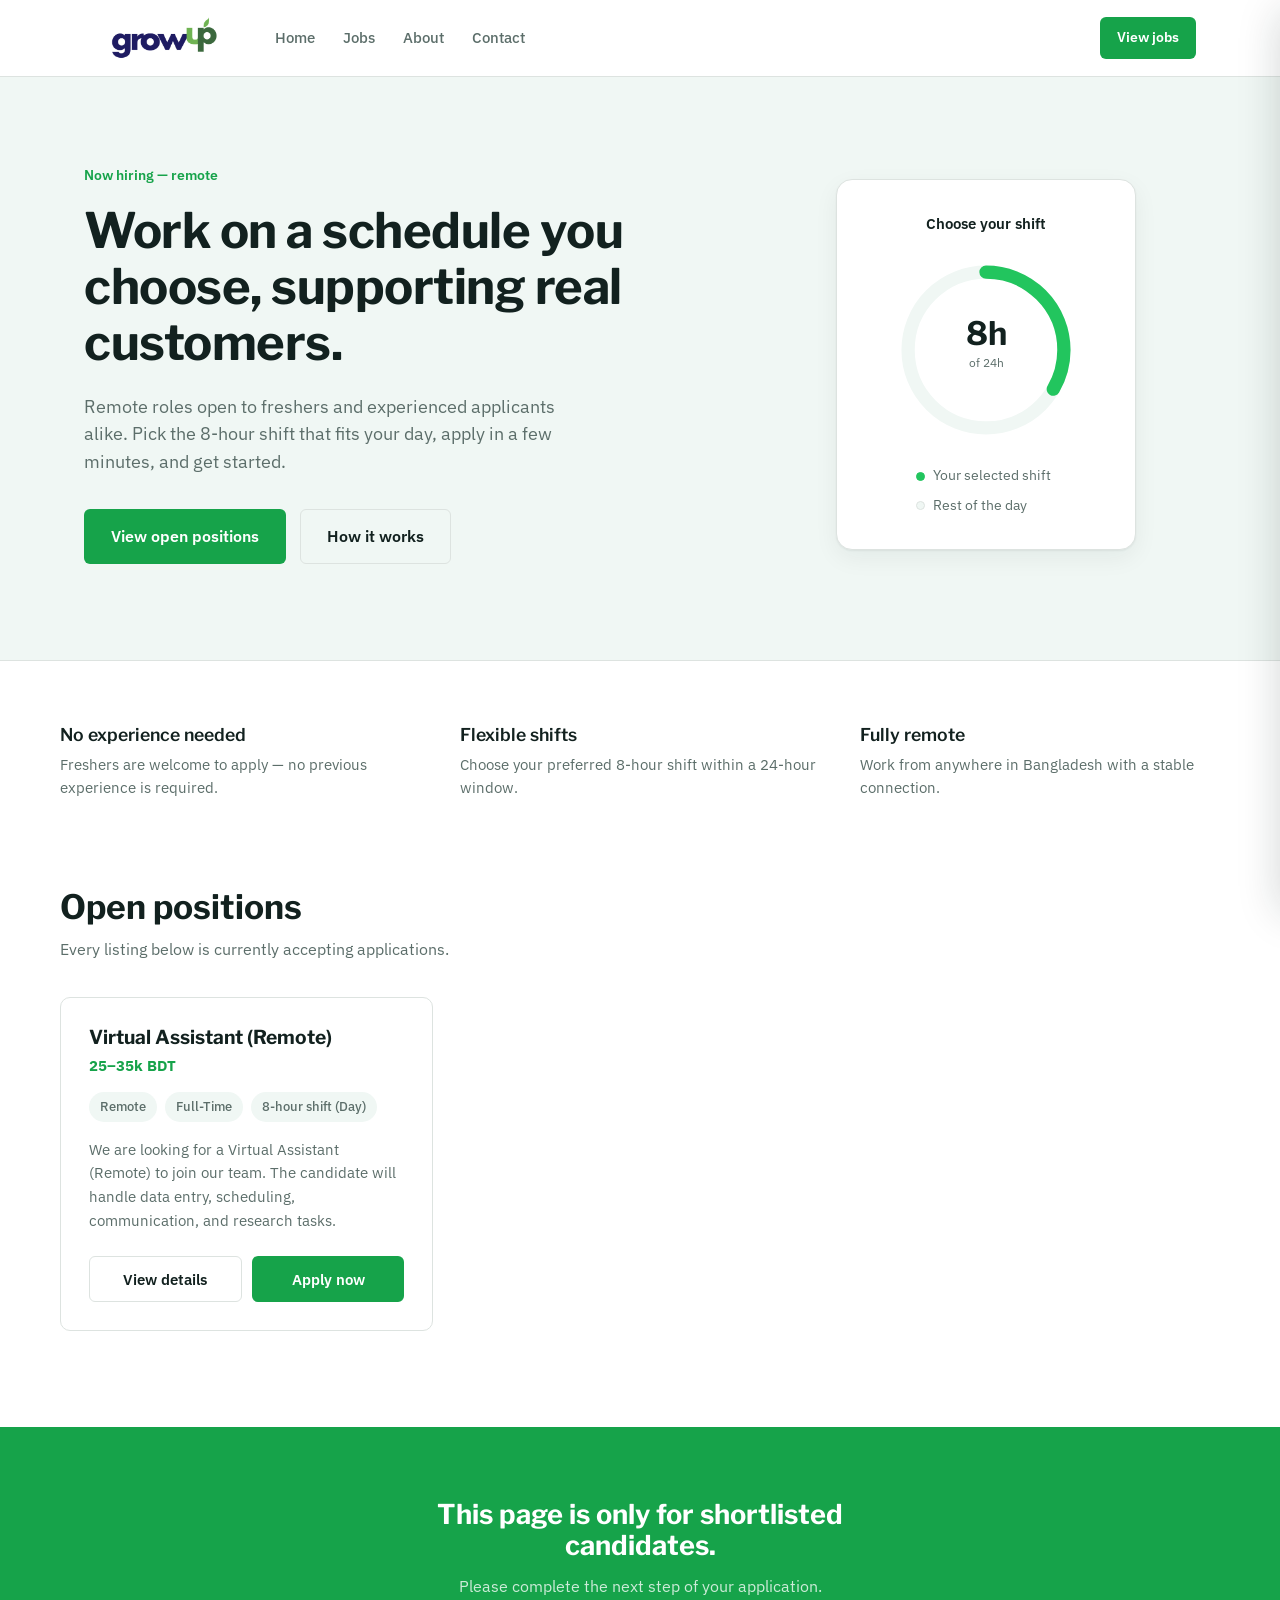
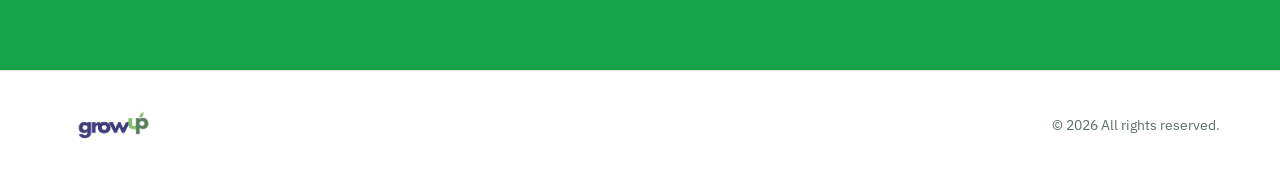
==== index.html @ ff94602f "Add files via upload" ====
<!DOCTYPE html>
<html lang="en">
<head>
<meta charset="UTF-8" />
<meta name="viewport" content="width=device-width, initial-scale=1.0" />
<title>Careers — Aliexpress</title>
<meta name="description" content="Explore open positions and apply online." />

<link rel="preconnect" href="https://fonts.googleapis.com">
<link rel="preconnect" href="https://fonts.gstatic.com" crossorigin>
<link href="https://fonts.googleapis.com/css2?family=Libre+Franklin:wght@500;600;700;800&family=IBM+Plex+Sans:wght@400;500;600&display=swap" rel="stylesheet">

<link rel="stylesheet" href="style.css?v=2" />
</head>
<body>

<!-- ============ NAVBAR ============ -->
<header class="nav" id="site-nav">
  <div class="nav-inner">
    <a href="#top" class="nav-logo" aria-label="Homepage">
      <img src="assets/logo.png" alt="Company logo" width="1536" height="405" />
    </a>

    <nav class="nav-links" id="nav-links" aria-label="Primary">
      <a href="#top">Home</a>
      <a href="#jobs">Jobs</a>
      <a href="#about">About</a>
      <a href="#contact">Contact</a>
    </nav>

    <div class="nav-actions">
      <a href="#jobs" class="btn btn-primary btn-sm" data-scroll>View jobs</a>
      <button class="nav-toggle" id="nav-toggle" aria-label="Open menu" aria-expanded="false" aria-controls="mobile-menu">
        <span class="nav-toggle-bars"><span></span><span></span><span></span></span>
      </button>
    </div>
  </div>

  <div class="mobile-menu" id="mobile-menu">
    <a href="#top">Home</a>
    <a href="#jobs">Jobs</a>
    <a href="#about">About</a>
    <a href="#contact">Contact</a>
    <a href="#jobs" class="btn btn-primary btn-block" data-scroll>View jobs</a>
  </div>
</header>

<main id="top">

  <!-- ============ HERO ============ -->
  <section class="hero">
    <div class="hero-inner">
      <div class="hero-copy">
        <p class="eyebrow">Now hiring — remote</p>
        <h1>Work on a schedule you choose, supporting real customers.</h1>
        <p class="hero-sub">
          Remote roles open to freshers and experienced applicants alike.
          Pick the 8-hour shift that fits your day, apply in a few minutes,
          and get started.
        </p>
        <div class="hero-ctas">
          <a href="#jobs" class="btn btn-primary btn-lg" data-scroll>View open positions</a>
          <a href="#about" class="btn btn-ghost btn-lg" data-scroll>How it works</a>
        </div>
      </div>

      <div class="hero-visual" aria-hidden="true">
        <div class="shift-card">
          <p class="shift-card-label">Choose your shift</p>
          <div class="shift-ring">
            <svg viewBox="0 0 200 200" class="shift-ring-svg">
              <circle cx="100" cy="100" r="82" class="ring-track" />
              <circle cx="100" cy="100" r="82" class="ring-progress" />
              <text x="100" y="95" class="ring-text-main">8h</text>
              <text x="100" y="118" class="ring-text-sub">of 24h</text>
            </svg>
          </div>
          <ul class="shift-legend">
            <li><span class="dot dot-active"></span> Your selected shift</li>
            <li><span class="dot"></span> Rest of the day</li>
          </ul>
        </div>
      </div>
    </div>
  </section>

  <!-- ============ ABOUT / WHY STRIP ============ -->
  <section class="about" id="about">
    <div class="about-inner">
      <div class="about-item">
        <h3>No experience needed</h3>
        <p>Freshers are welcome to apply — no previous experience is required.</p>
      </div>
      <div class="about-item">
        <h3>Flexible shifts</h3>
        <p>Choose your preferred 8-hour shift within a 24-hour window.</p>
      </div>
      <div class="about-item">
        <h3>Fully remote</h3>
        <p>Work from anywhere in Bangladesh with a stable connection.</p>
      </div>
    </div>
  </section>

  <!-- ============ JOB LISTINGS ============ -->
  <section class="jobs" id="jobs">
    <div class="jobs-inner">
      <div class="section-head">
        <h2>Open positions</h2>
        <p>Every listing below is currently accepting applications.</p>
      </div>

      <div class="job-grid" id="job-grid">
        <!-- Job cards are rendered here by script.js from the jobs data array -->
      </div>
    </div>
  </section>

  <!-- ============ CONTACT STRIP ============ -->
  <section class="contact" id="contact">
    <div class="contact-inner">
      <h2>This page is only for shortlisted candidates.</h2>
      <p>Please complete the next step of your application.</p>
    </div>
  </section>

</main>

<footer class="site-footer">
  <div class="footer-inner">
    <img src="assets/logo.png" alt="Company logo" class="footer-logo" width="1536" height="405" />
    <p class="footer-copy">&copy; <span id="year"></span> All rights reserved.</p>
  </div>
</footer>

<!-- ============ JOB DETAILS DRAWER ============ -->
<div class="drawer-overlay" id="drawer-overlay"></div>
<aside class="drawer" id="job-drawer" role="dialog" aria-modal="true" aria-labelledby="drawer-title">
  <button class="drawer-close" id="drawer-close" aria-label="Close job details">&times;</button>
  <div class="drawer-content" id="drawer-content">
    <!-- Populated by script.js -->
  </div>
</aside>

<!-- ============ APPLICATION FORM MODAL ============ -->
<div class="modal-overlay" id="modal-overlay"></div>
<div class="modal" id="apply-modal" role="dialog" aria-modal="true" aria-labelledby="apply-title">
  <button class="modal-close" id="modal-close" aria-label="Close application form">&times;</button>

  <div class="modal-body">
    <h2 id="apply-title">Apply now</h2>
    <p class="modal-sub">Fields marked * are required.</p>

    <form id="apply-form" novalidate>
      <div class="field">
        <label for="f-name">Full name *</label>
        <input type="text" id="f-name" name="fullName" autocomplete="name" required />
        <span class="error-msg" data-error-for="f-name"></span>
      </div>

      <div class="field">
        <label for="f-email">Email address *</label>
        <input type="email" id="f-email" name="email" autocomplete="email" required />
        <span class="error-msg" data-error-for="f-email"></span>
      </div>

      <div class="field">
        <label for="f-phone">Phone number *</label>
        <input type="tel" id="f-phone" name="phone" autocomplete="tel" required />
        <span class="error-msg" data-error-for="f-phone"></span>
      </div>

      <div class="field">
        <label for="f-location">Location / city *</label>
        <input type="text" id="f-location" name="location" autocomplete="address-level2" required />
        <span class="error-msg" data-error-for="f-location"></span>
      </div>

      <div class="field">
        <label for="f-position">Position applying for</label>
        <input type="text" id="f-position" name="position" readonly />
      </div>

      <div class="field" id="shift-field" hidden>
        <label for="f-shift">Preferred shift *</label>
        <select id="f-shift" name="shiftPreference">
          <option value="" disabled selected>Select an 8-hour shift</option>
        </select>
        <span class="error-msg" data-error-for="f-shift"></span>
      </div>

      <div class="field">
        <label for="f-cover">Cover note <span class="optional">(optional)</span></label>
        <textarea id="f-cover" name="coverNote" rows="4"></textarea>
      </div>

      <div class="field">
        <label id="cv-label">CV / resume *</label>
        <div class="dropzone" id="dropzone" tabindex="0" role="button" aria-labelledby="cv-label" aria-describedby="cv-note">
          <input type="file" id="f-cv" name="cv" accept=".pdf,.doc,.docx,application/pdf,application/msword,application/vnd.openxmlformats-officedocument.wordprocessingml.document" hidden />
          <div class="dropzone-empty" id="dropzone-empty">
            <svg width="26" height="26" viewBox="0 0 24 24" fill="none" aria-hidden="true">
              <path d="M12 4v11m0-11 4 4m-4-4-4 4M5 17v2a2 2 0 0 0 2 2h10a2 2 0 0 0 2-2v-2" stroke="currentColor" stroke-width="1.6" stroke-linecap="round" stroke-linejoin="round"/>
            </svg>
            <p><strong>Upload your CV</strong></p>
            <p class="dropzone-hint">Drag and drop, or click to browse</p>
          </div>
          <div class="dropzone-file" id="dropzone-file" hidden>
            <span class="file-icon" aria-hidden="true">&#128196;</span>
            <span class="file-name" id="file-name"></span>
            <button type="button" class="file-remove" id="file-remove" aria-label="Remove file">Remove</button>
          </div>
        </div>
        <p class="field-note" id="cv-note">PDF, DOC or DOCX — max 5MB</p>
        <span class="error-msg" data-error-for="f-cv"></span>
      </div>

      <button type="submit" class="btn btn-primary btn-block btn-lg" id="submit-btn">
        <span id="submit-btn-text">Submit application</span>
      </button>
    </form>
  </div>
</div>

<script src="script.js?v=3"></script>
</body>
</html>
---- style.css ----
/* ===========================================================
   DESIGN TOKENS
   =========================================================== */
:root {
  /* Color */
  --ink: #12211F;
  --muted: #5C6E6A;
  --bg: #FFFFFF;
  --bg-alt: #F0F7F4;
  --brand: #16A34A;
  --brand-dark: #15803D;
  --accent: #22C55E;
  --accent-dark: #16A34A;
  --border: #DDE3E0;
  --white: #FFFFFF;
  --danger: #B3261E;

  /* Type */
  --font-display: 'Libre Franklin', -apple-system, sans-serif;
  --font-body: 'IBM Plex Sans', -apple-system, sans-serif;

  /* Layout */
  --container: 1160px;
  --radius-sm: 6px;
  --radius-md: 10px;
  --radius-lg: 16px;
  --shadow-card: 0 1px 2px rgba(18, 33, 31, 0.06), 0 8px 24px rgba(18, 33, 31, 0.06);
  --shadow-pop: 0 12px 40px rgba(18, 33, 31, 0.18);
  --nav-height: 76px;
  --transition: 180ms ease;
}

@media (prefers-reduced-motion: reduce) {
  * { animation-duration: 0.001ms !important; transition-duration: 0.001ms !important; }
}

/* ===========================================================
   RESET / BASE
   =========================================================== */
* { box-sizing: border-box; }
html { scroll-behavior: smooth; }
body {
  margin: 0;
  font-family: var(--font-body);
  color: var(--ink);
  background: var(--bg);
  line-height: 1.55;
  -webkit-font-smoothing: antialiased;
}
img { max-width: 100%; display: block; }
a { color: inherit; text-decoration: none; }
h1, h2, h3 { font-family: var(--font-display); margin: 0; line-height: 1.15; color: var(--ink); }
p { margin: 0; }
ul { margin: 0; padding: 0; list-style: none; }
button { font-family: inherit; cursor: pointer; }
input, textarea { font-family: inherit; font-size: 1rem; }

:focus-visible {
  outline: 2px solid var(--brand);
  outline-offset: 2px;
}

.container { max-width: var(--container); margin: 0 auto; padding: 0 24px; }

/* ===========================================================
   BUTTONS
   =========================================================== */
.btn {
  display: inline-flex;
  align-items: center;
  justify-content: center;
  gap: 8px;
  padding: 12px 22px;
  border-radius: var(--radius-sm);
  font-weight: 600;
  font-size: 0.95rem;
  border: 1px solid transparent;
  transition: background var(--transition), border-color var(--transition), color var(--transition), transform var(--transition);
  white-space: nowrap;
}
.btn:active { transform: translateY(1px); }
.btn-primary { background: var(--brand); color: var(--white); }
.btn-primary:hover { background: var(--brand-dark); }
.btn-ghost { background: transparent; color: var(--ink); border-color: var(--border); }
.btn-ghost:hover { border-color: var(--brand); color: var(--brand); }
.btn-sm { padding: 9px 16px; font-size: 0.875rem; }
.btn-lg { padding: 14px 26px; font-size: 1rem; }
.btn-block { width: 100%; }
.btn:disabled { opacity: 0.6; cursor: not-allowed; }

/* ===========================================================
   NAVBAR
   =========================================================== */
.nav {
  position: sticky;
  top: 0;
  z-index: 40;
  background: rgba(255, 255, 255, 0.92);
  backdrop-filter: saturate(180%) blur(10px);
  border-bottom: 1px solid var(--border);
}
.nav-inner {
  max-width: var(--container);
  margin: 0 auto;
  padding: 0 24px;
  height: var(--nav-height);
  display: flex;
  align-items: center;
  gap: 32px;
}
.nav-logo { flex-shrink: 0; }
.nav-logo img {
  height: 42px;
  width: auto;
  aspect-ratio: 1536 / 405;
  object-fit: contain;
}
.nav-links {
  display: flex;
  gap: 28px;
  margin-right: auto;
}
.nav-links a {
  font-size: 0.95rem;
  font-weight: 500;
  color: var(--muted);
  transition: color var(--transition);
}
.nav-links a:hover { color: var(--ink); }
.nav-actions { display: flex; align-items: center; gap: 12px; }

.nav-toggle {
  display: none;
  align-items: center;
  justify-content: center;
  width: 40px;
  height: 40px;
  padding: 8px;
  background: none;
  border: 1px solid #e5e7eb;
  border-radius: 6px;
  flex-shrink: 0;
}
.nav-toggle-bars {
  position: relative;
  width: 100%;
  height: 100%;
  display: flex;
  flex-direction: column;
  justify-content: center;
  gap: 5px;
}
.nav-toggle-bars span {
  display: block;
  height: 2px;
  width: 100%;
  margin: 0 auto;
  background: var(--ink);
  border-radius: 1px;
  transition: transform var(--transition), opacity var(--transition);
}
.nav-toggle[aria-expanded="true"] .nav-toggle-bars span:nth-child(1) { transform: translateY(7px) rotate(45deg); }
.nav-toggle[aria-expanded="true"] .nav-toggle-bars span:nth-child(2) { opacity: 0; }
.nav-toggle[aria-expanded="true"] .nav-toggle-bars span:nth-child(3) { transform: translateY(-7px) rotate(-45deg); }

.mobile-menu {
  display: none;
  flex-direction: column;
  gap: 4px;
  padding: 12px 24px 20px;
  border-top: 1px solid var(--border);
  background: var(--white);
}
.mobile-menu a {
  padding: 12px 4px;
  font-weight: 500;
  border-bottom: 1px solid var(--border);
}
.mobile-menu .btn { margin-top: 12px; }
.mobile-menu.open { display: flex; }

@media (max-width: 860px) {
  .nav-links { display: none; }
  .nav-actions .btn { display: none; }
  .nav-toggle { display: inline-flex; }
  .nav-inner { justify-content: space-between; }
}

/* ===========================================================
   HERO
   =========================================================== */
.hero {
  background: var(--bg-alt);
  border-bottom: 1px solid var(--border);
}
.hero-inner {
  max-width: var(--container);
  margin: 0 auto;
  padding: 88px 24px 96px;
  display: grid;
  grid-template-columns: 1.2fr 0.8fr;
  gap: 64px;
  align-items: center;
}
.eyebrow {
  font-size: 0.875rem;
  font-weight: 600;
  color: var(--brand);
  margin-bottom: 16px;
}
.hero-copy h1 {
  font-size: clamp(2rem, 4vw, 3.05rem);
  font-weight: 700;
  letter-spacing: -0.01em;
  max-width: 16ch;
}
.hero-sub {
  margin-top: 22px;
  font-size: 1.1rem;
  color: var(--muted);
  max-width: 46ch;
}
.hero-ctas {
  margin-top: 34px;
  display: flex;
  gap: 14px;
  flex-wrap: wrap;
}

.hero-visual { display: flex; justify-content: center; }
.shift-card {
  background: var(--white);
  border: 1px solid var(--border);
  border-radius: var(--radius-lg);
  box-shadow: var(--shadow-card);
  padding: 32px;
  width: 100%;
  max-width: 300px;
  text-align: center;
}
.shift-card-label {
  font-weight: 600;
  font-size: 0.95rem;
  color: var(--ink);
  margin-bottom: 20px;
}
.shift-ring { display: flex; justify-content: center; }
.shift-ring-svg { width: 190px; height: 190px; }
.ring-track {
  fill: none;
  stroke: var(--bg-alt);
  stroke-width: 14;
}
.ring-progress {
  fill: none;
  stroke: var(--accent);
  stroke-width: 14;
  stroke-linecap: round;
  stroke-dasharray: 171.8 515.2;
  transform-origin: 100px 100px;
  transform: rotate(-90deg);
}
.ring-text-main {
  font-family: var(--font-display);
  font-size: 34px;
  font-weight: 700;
  fill: var(--ink);
  text-anchor: middle;
}
.ring-text-sub {
  font-family: var(--font-body);
  font-size: 13px;
  fill: var(--muted);
  text-anchor: middle;
}
.shift-legend {
  margin-top: 20px;
  display: flex;
  flex-direction: column;
  gap: 8px;
  align-items: flex-start;
  padding-left: 20%;
}
.shift-legend li {
  display: flex;
  align-items: center;
  gap: 8px;
  font-size: 0.875rem;
  color: var(--muted);
}
.dot {
  width: 9px;
  height: 9px;
  border-radius: 50%;
  background: var(--bg-alt);
  border: 1.5px solid var(--border);
  flex-shrink: 0;
}
.dot-active { background: var(--accent); border-color: var(--accent); }

@media (max-width: 900px) {
  .hero-inner { grid-template-columns: 1fr; padding: 56px 24px 64px; gap: 40px; }
  .hero-visual { order: -1; }
  .shift-card { max-width: 260px; margin: 0 auto; }
  .hero-copy h1 { max-width: none; }
}

/* ===========================================================
   ABOUT STRIP
   =========================================================== */
.about { padding: 64px 24px; }
.about-inner {
  max-width: var(--container);
  margin: 0 auto;
  display: grid;
  grid-template-columns: repeat(3, 1fr);
  gap: 40px;
}
.about-item h3 {
  font-size: 1.1rem;
  font-weight: 600;
  margin-bottom: 8px;
}
.about-item p { color: var(--muted); font-size: 0.95rem; }

@media (max-width: 720px) {
  .about-inner { grid-template-columns: 1fr; gap: 28px; }
}

/* ===========================================================
   JOBS
   =========================================================== */
.jobs { padding: 24px 24px 96px; background: var(--bg); }
.jobs-inner { max-width: var(--container); margin: 0 auto; }
.section-head { margin-bottom: 36px; max-width: 52ch; }
.section-head h2 {
  font-size: clamp(1.6rem, 3vw, 2.1rem);
  font-weight: 700;
  margin-bottom: 10px;
}
.section-head p { color: var(--muted); }

.job-grid {
  display: grid;
  grid-template-columns: repeat(auto-fill, minmax(320px, 1fr));
  gap: 20px;
}

.job-card {
  border: 1px solid var(--border);
  border-radius: var(--radius-md);
  padding: 28px;
  background: var(--white);
  transition: border-color var(--transition), box-shadow var(--transition);
  display: flex;
  flex-direction: column;
}
.job-card:hover { border-color: var(--brand); box-shadow: var(--shadow-card); }

.job-card-top {
  display: flex;
  flex-direction: column;
  gap: 6px;
  margin-bottom: 14px;
}
.job-card h3 { font-size: 1.2rem; font-weight: 700; }
.job-pay {
  font-weight: 700;
  color: var(--brand);
  font-size: 0.95rem;
}

.job-meta {
  display: flex;
  flex-wrap: wrap;
  gap: 8px;
  margin-bottom: 16px;
}
.job-tag {
  font-size: 0.8rem;
  font-weight: 500;
  color: var(--muted);
  background: var(--bg-alt);
  padding: 5px 11px;
  border-radius: 999px;
}

.job-desc {
  color: var(--muted);
  font-size: 0.95rem;
  margin-bottom: 24px;
  flex-grow: 1;
}

.job-card-actions {
  display: flex;
  gap: 10px;
}
.job-card-actions .btn { flex: 1; }

/* ===========================================================
   CONTACT STRIP
   =========================================================== */
.contact {
  background: var(--brand);
  color: var(--white);
  padding: 72px 24px;
  text-align: center;
}
.contact-inner { max-width: 560px; margin: 0 auto; }
.contact h2 { color: var(--white); font-size: 1.7rem; margin-bottom: 12px; }
.contact p { color: rgba(255,255,255,0.78); }

/* ===========================================================
   FOOTER
   =========================================================== */
.site-footer { padding: 40px 24px; border-top: 1px solid var(--border); }
.footer-inner {
  max-width: var(--container);
  margin: 0 auto;
  display: flex;
  align-items: center;
  justify-content: space-between;
  gap: 16px;
  flex-wrap: wrap;
}
.footer-logo { height: 28px; width: auto; aspect-ratio: 1536 / 405; object-fit: contain; opacity: 0.85; }
.footer-copy { color: var(--muted); font-size: 0.875rem; }

/* ===========================================================
   DRAWER (Job details)
   =========================================================== */
.drawer-overlay {
  position: fixed; inset: 0;
  background: rgba(10, 20, 19, 0.42);
  opacity: 0;
  visibility: hidden;
  transition: opacity var(--transition);
  z-index: 50;
}
.drawer-overlay.open { opacity: 1; visibility: visible; }

.drawer {
  position: fixed;
  top: 0; right: 0;
  height: 100%;
  width: 100%;
  max-width: 480px;
  background: var(--white);
  box-shadow: var(--shadow-pop);
  transform: translateX(100%);
  transition: transform 240ms ease;
  z-index: 51;
  overflow-y: auto;
}
.drawer.open { transform: translateX(0); }

.drawer-close {
  position: sticky;
  top: 0;
  float: right;
  margin: 20px 20px 0 0;
  width: 36px; height: 36px;
  border-radius: 50%;
  border: 1px solid var(--border);
  background: var(--white);
  font-size: 1.3rem;
  line-height: 1;
  color: var(--muted);
  z-index: 2;
}
.drawer-close:hover { color: var(--ink); border-color: var(--ink); }

.drawer-content { padding: 24px 32px 48px; clear: both; }
.drawer-content .job-pay { display: block; font-size: 1.1rem; margin-bottom: 6px; }
.drawer-content h2 { font-size: 1.5rem; margin-bottom: 6px; }
.drawer-meta { display: flex; flex-wrap: wrap; gap: 8px; margin: 14px 0 28px; }

.drawer-block { margin-bottom: 28px; }
.drawer-block h4 {
  font-size: 0.8rem;
  font-weight: 600;
  text-transform: uppercase;
  letter-spacing: 0.04em;
  color: var(--muted);
  margin-bottom: 10px;
}
.drawer-block p { color: var(--ink); }
.drawer-block ul { display: flex; flex-direction: column; gap: 8px; }
.drawer-block ul li {
  padding-left: 20px;
  position: relative;
  color: var(--ink);
}
.drawer-block ul li::before {
  content: "";
  position: absolute;
  left: 0; top: 9px;
  width: 6px; height: 6px;
  border-radius: 50%;
  background: var(--accent);
}
.drawer-unavailable { color: var(--muted); font-style: italic; }

.drawer-apply-btn { margin-top: 8px; }

/* ===========================================================
   MODAL (Application form)
   =========================================================== */
.modal-overlay {
  position: fixed; inset: 0;
  background: rgba(10, 20, 19, 0.5);
  opacity: 0;
  visibility: hidden;
  transition: opacity var(--transition);
  z-index: 60;
}
.modal-overlay.open { opacity: 1; visibility: visible; }

.modal {
  position: fixed;
  top: 50%; left: 50%;
  transform: translate(-50%, -48%);
  width: 92%;
  max-width: 520px;
  max-height: 88vh;
  overflow-y: auto;
  background: var(--white);
  border-radius: var(--radius-lg);
  box-shadow: var(--shadow-pop);
  opacity: 0;
  visibility: hidden;
  transition: opacity 200ms ease, transform 200ms ease, visibility 200ms;
  z-index: 61;
}
.modal.open { opacity: 1; visibility: visible; transform: translate(-50%, -50%); }

.modal-close {
  position: sticky;
  top: 16px;
  float: right;
  margin: 16px 16px 0 0;
  width: 34px; height: 34px;
  border-radius: 50%;
  border: 1px solid var(--border);
  background: var(--white);
  font-size: 1.25rem;
  color: var(--muted);
  z-index: 2;
}
.modal-close:hover { color: var(--ink); border-color: var(--ink); }

.modal-body { padding: 8px 32px 36px; clear: both; }
.modal-body h2 { font-size: 1.4rem; margin-bottom: 6px; }
.modal-sub { color: var(--muted); font-size: 0.9rem; margin-bottom: 26px; }

.field { margin-bottom: 18px; }
.field label {
  display: block;
  font-size: 0.875rem;
  font-weight: 600;
  margin-bottom: 6px;
}
.field .optional { font-weight: 400; color: var(--muted); }
.field input[type="text"],
.field input[type="email"],
.field input[type="tel"],
.field select,
.field textarea {
  width: 100%;
  padding: 11px 13px;
  border: 1px solid var(--border);
  border-radius: var(--radius-sm);
  background: var(--white);
  color: var(--ink);
  transition: border-color var(--transition);
  resize: vertical;
}
.field select { appearance: auto; }
.field input:focus, .field select:focus, .field textarea:focus { border-color: var(--brand); }
.field input[readonly] { background: var(--bg-alt); color: var(--muted); }
.field input.invalid, .field select.invalid, .field textarea.invalid { border-color: var(--danger); }

.error-msg {
  display: block;
  color: var(--danger);
  font-size: 0.8rem;
  margin-top: 6px;
  min-height: 0;
}

.dropzone {
  border: 1.5px dashed var(--border);
  border-radius: var(--radius-md);
  padding: 24px;
  text-align: center;
  cursor: pointer;
  transition: border-color var(--transition), background var(--transition);
  color: var(--muted);
}
.dropzone:hover, .dropzone.dragover { border-color: var(--brand); background: var(--bg-alt); }
.dropzone.invalid { border-color: var(--danger); }
.dropzone-empty svg { margin: 0 auto 10px; color: var(--muted); }
.dropzone-empty p { margin-top: 4px; font-size: 0.9rem; }
.dropzone-hint { color: var(--muted); font-size: 0.85rem; }
.dropzone-file {
  display: flex;
  align-items: center;
  justify-content: center;
  gap: 10px;
  color: var(--ink);
  font-size: 0.9rem;
}
.file-name { font-weight: 600; overflow: hidden; text-overflow: ellipsis; white-space: nowrap; max-width: 220px; }
.file-remove {
  background: none;
  border: 1px solid var(--border);
  border-radius: 999px;
  padding: 3px 10px;
  font-size: 0.78rem;
  color: var(--muted);
}
.file-remove:hover { color: var(--danger); border-color: var(--danger); }
.field-note { margin-top: 8px; font-size: 0.8rem; color: var(--muted); }

#submit-btn { margin-top: 6px; }
.spinner {
  display: inline-block;
  width: 14px; height: 14px;
  border: 2px solid rgba(255,255,255,0.5);
  border-top-color: var(--white);
  border-radius: 50%;
  animation: spin 700ms linear infinite;
  vertical-align: -2px;
  margin-right: 8px;
}
@keyframes spin { to { transform: rotate(360deg); } }

body.no-scroll { overflow: hidden; }
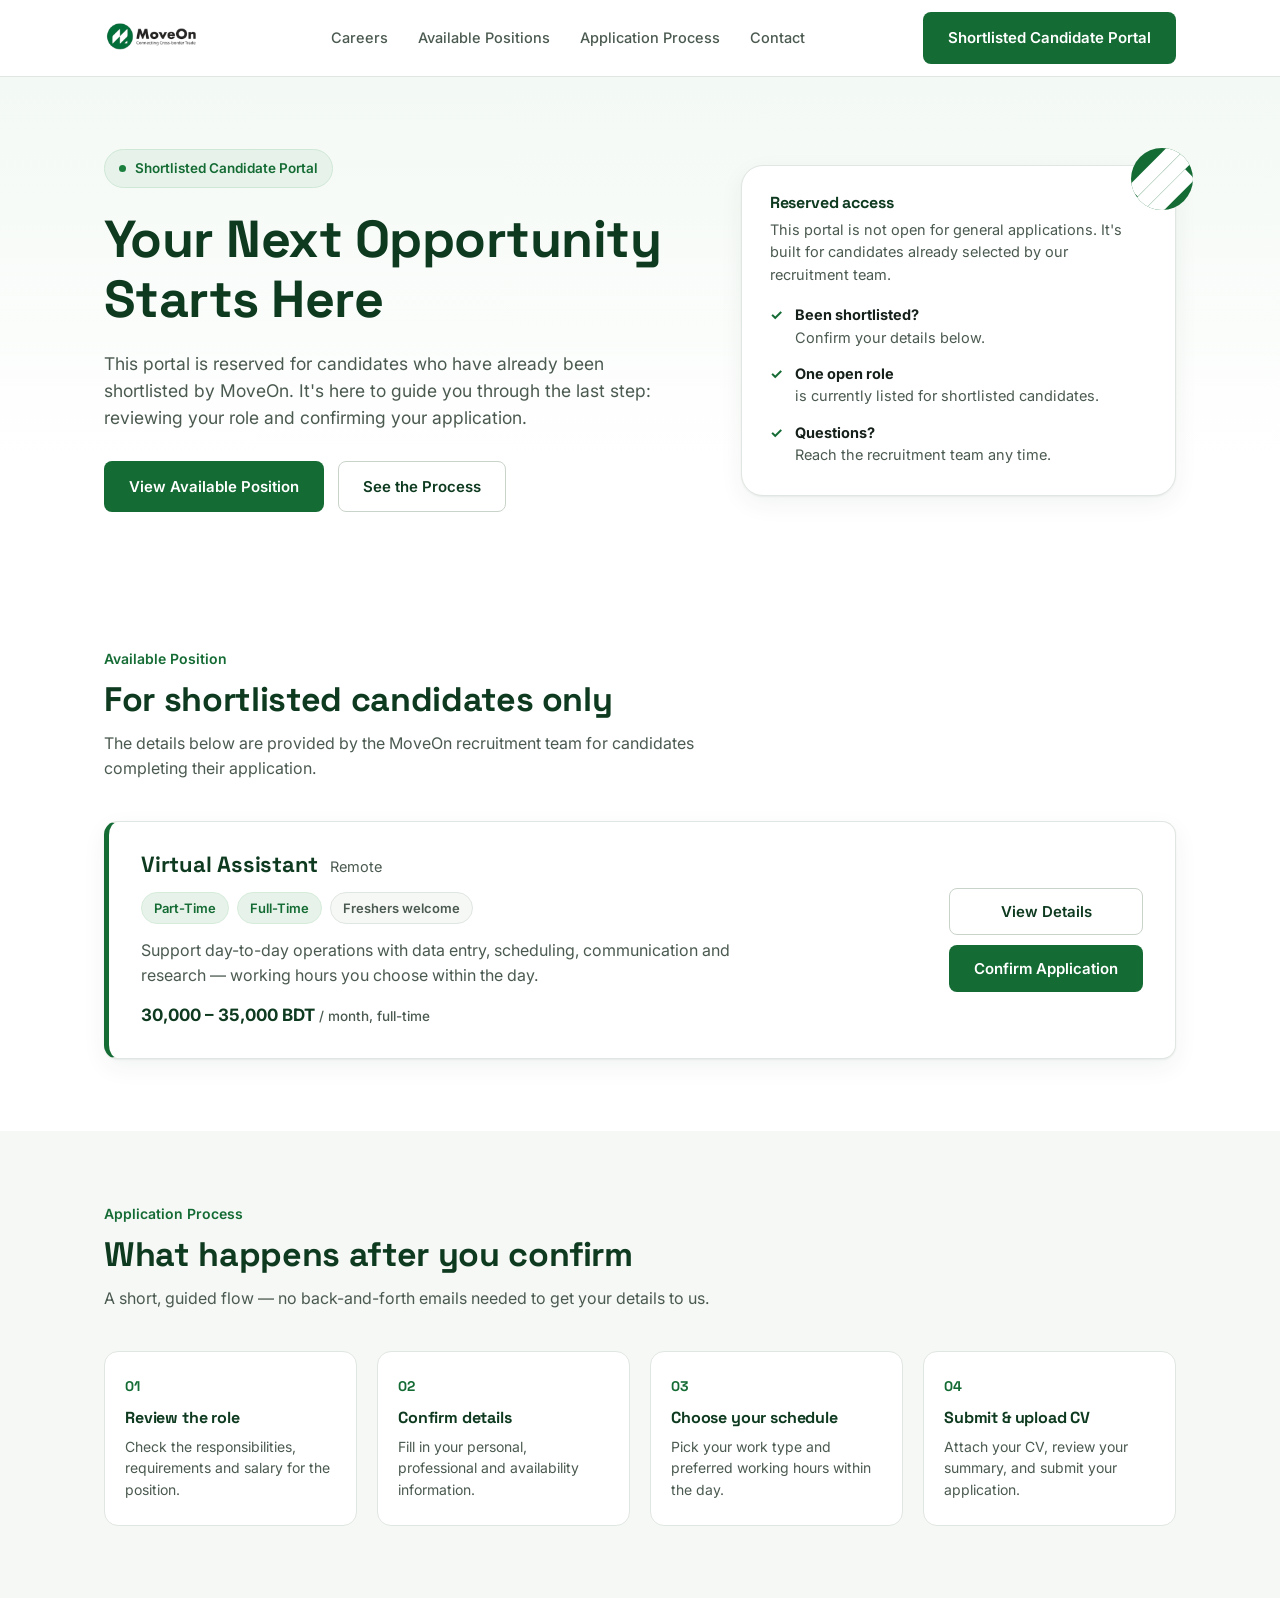
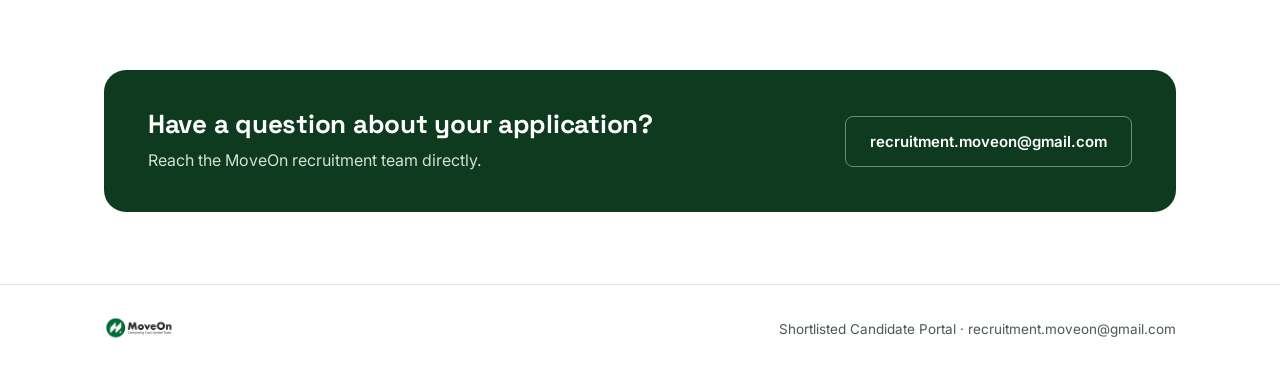
==== commit 1699d953: "Add files via upload" ====
--- a/index.html
+++ b/index.html
@@ -1,227 +1,511 @@
 <!DOCTYPE html>
 <html lang="en">
 <head>
-<meta charset="UTF-8" />
-<meta name="viewport" content="width=device-width, initial-scale=1.0" />
-<title>Careers — Aliexpress</title>
-<meta name="description" content="Explore open positions and apply online." />
-
-<link rel="preconnect" href="https://fonts.googleapis.com">
-<link rel="preconnect" href="https://fonts.gstatic.com" crossorigin>
-<link href="https://fonts.googleapis.com/css2?family=Libre+Franklin:wght@500;600;700;800&family=IBM+Plex+Sans:wght@400;500;600&display=swap" rel="stylesheet">
-
-<link rel="stylesheet" href="style.css?v=2" />
+<meta charset="UTF-8">
+<meta name="viewport" content="width=device-width, initial-scale=1.0">
+<title>MoveOn Careers — Shortlisted Candidate Portal</title>
+<meta name="description" content="MoveOn shortlisted candidate portal — complete your next application step.">
+<link rel="icon" href="assets/logo.png">
+<link rel="stylesheet" href="style.css">
 </head>
 <body>
 
-<!-- ============ NAVBAR ============ -->
-<header class="nav" id="site-nav">
-  <div class="nav-inner">
-    <a href="#top" class="nav-logo" aria-label="Homepage">
-      <img src="assets/logo.png" alt="Company logo" width="1536" height="405" />
+<!-- ============ HEADER ============ -->
+<header class="site-header">
+  <div class="wrap header-row">
+    <a href="#" class="brand" data-nav="home">
+      <img src="assets/logo.png" alt="MoveOn — Connecting Cross-border Trade">
     </a>
 
-    <nav class="nav-links" id="nav-links" aria-label="Primary">
-      <a href="#top">Home</a>
-      <a href="#jobs">Jobs</a>
-      <a href="#about">About</a>
+    <nav class="main-nav">
+      <a href="#view-home">Careers</a>
+      <a href="#jobs">Available Positions</a>
+      <a href="#process">Application Process</a>
       <a href="#contact">Contact</a>
     </nav>
 
-    <div class="nav-actions">
-      <a href="#jobs" class="btn btn-primary btn-sm" data-scroll>View jobs</a>
-      <button class="nav-toggle" id="nav-toggle" aria-label="Open menu" aria-expanded="false" aria-controls="mobile-menu">
-        <span class="nav-toggle-bars"><span></span><span></span><span></span></span>
+    <div class="header-actions">
+      <a href="#jobs" class="btn btn-primary portal-pill">Shortlisted Candidate Portal</a>
+      <button class="hamburger" id="hamburgerBtn" aria-label="Open menu" aria-expanded="false">
+        <span></span>
       </button>
     </div>
   </div>
 
-  <div class="mobile-menu" id="mobile-menu">
-    <a href="#top">Home</a>
-    <a href="#jobs">Jobs</a>
-    <a href="#about">About</a>
+  <div class="mobile-nav" id="mobileNav">
+    <a href="#view-home">Careers</a>
+    <a href="#jobs">Available Positions</a>
+    <a href="#process">Application Process</a>
     <a href="#contact">Contact</a>
-    <a href="#jobs" class="btn btn-primary btn-block" data-scroll>View jobs</a>
+    <a href="#jobs" class="btn btn-primary btn-block">Shortlisted Candidate Portal</a>
   </div>
 </header>
 
-<main id="top">
-
-  <!-- ============ HERO ============ -->
+<main>
+
+<!-- ============================================================
+     HOME VIEW
+     ============================================================ -->
+<section id="view-home">
+
+  <!-- Hero -->
   <section class="hero">
-    <div class="hero-inner">
-      <div class="hero-copy">
-        <p class="eyebrow">Now hiring — remote</p>
-        <h1>Work on a schedule you choose, supporting real customers.</h1>
+    <div class="wrap hero-grid">
+      <div>
+        <span class="eyebrow-badge"><span class="dot"></span> Shortlisted Candidate Portal</span>
+        <h1>Your Next Opportunity Starts Here</h1>
         <p class="hero-sub">
-          Remote roles open to freshers and experienced applicants alike.
-          Pick the 8-hour shift that fits your day, apply in a few minutes,
-          and get started.
+          This portal is reserved for candidates who have already been shortlisted by MoveOn.
+          It's here to guide you through the last step: reviewing your role and confirming your application.
         </p>
-        <div class="hero-ctas">
-          <a href="#jobs" class="btn btn-primary btn-lg" data-scroll>View open positions</a>
-          <a href="#about" class="btn btn-ghost btn-lg" data-scroll>How it works</a>
-        </div>
-      </div>
-
-      <div class="hero-visual" aria-hidden="true">
-        <div class="shift-card">
-          <p class="shift-card-label">Choose your shift</p>
-          <div class="shift-ring">
-            <svg viewBox="0 0 200 200" class="shift-ring-svg">
-              <circle cx="100" cy="100" r="82" class="ring-track" />
-              <circle cx="100" cy="100" r="82" class="ring-progress" />
-              <text x="100" y="95" class="ring-text-main">8h</text>
-              <text x="100" y="118" class="ring-text-sub">of 24h</text>
-            </svg>
-          </div>
-          <ul class="shift-legend">
-            <li><span class="dot dot-active"></span> Your selected shift</li>
-            <li><span class="dot"></span> Rest of the day</li>
-          </ul>
+        <div class="hero-cta-row">
+          <a href="#jobs" class="btn btn-primary">View Available Position</a>
+          <a href="#process" class="btn btn-outline">See the Process</a>
+        </div>
+      </div>
+
+      <div class="hero-panel">
+        <div class="stripe-mark"><span></span><span></span><span></span></div>
+        <h3>Reserved access</h3>
+        <p style="font-size:14.5px;">This portal is not open for general applications. It's built for candidates already selected by our recruitment team.</p>
+        <div class="hero-panel-list">
+          <div class="hero-panel-item"><span class="check-ic">✓</span><span><strong>Been shortlisted?</strong> Confirm your details below.</span></div>
+          <div class="hero-panel-item"><span class="check-ic">✓</span><span><strong>One open role</strong> is currently listed for shortlisted candidates.</span></div>
+          <div class="hero-panel-item"><span class="check-ic">✓</span><span><strong>Questions?</strong> Reach the recruitment team any time.</span></div>
         </div>
       </div>
     </div>
   </section>
 
-  <!-- ============ ABOUT / WHY STRIP ============ -->
-  <section class="about" id="about">
-    <div class="about-inner">
-      <div class="about-item">
-        <h3>No experience needed</h3>
-        <p>Freshers are welcome to apply — no previous experience is required.</p>
-      </div>
-      <div class="about-item">
-        <h3>Flexible shifts</h3>
-        <p>Choose your preferred 8-hour shift within a 24-hour window.</p>
-      </div>
-      <div class="about-item">
-        <h3>Fully remote</h3>
-        <p>Work from anywhere in Bangladesh with a stable connection.</p>
+  <!-- Job Listing -->
+  <section class="section" id="jobs">
+    <div class="wrap">
+      <div class="section-head">
+        <span class="kicker">Available Position</span>
+        <h2>For shortlisted candidates only</h2>
+        <p>The details below are provided by the MoveOn recruitment team for candidates completing their application.</p>
+      </div>
+
+      <div class="job-card">
+        <div class="job-card-main">
+          <div class="job-title-row">
+            <h3>Virtual Assistant</h3>
+            <span class="job-loc">Remote</span>
+          </div>
+          <div class="tag-row">
+            <span class="tag">Part-Time</span>
+            <span class="tag">Full-Time</span>
+            <span class="tag alt">Freshers welcome</span>
+          </div>
+          <p class="job-desc">Support day-to-day operations with data entry, scheduling, communication and research — working hours you choose within the day.</p>
+          <div class="job-salary">30,000 – 35,000 BDT <small>/ month, full-time</small></div>
+        </div>
+        <div class="job-card-actions">
+          <button class="btn btn-outline" data-action="view-details">View Details</button>
+          <button class="btn btn-primary" data-action="open-apply">Confirm Application</button>
+        </div>
       </div>
     </div>
   </section>
 
-  <!-- ============ JOB LISTINGS ============ -->
-  <section class="jobs" id="jobs">
-    <div class="jobs-inner">
+  <!-- Application Process -->
+  <section class="section section-mist" id="process">
+    <div class="wrap">
       <div class="section-head">
-        <h2>Open positions</h2>
-        <p>Every listing below is currently accepting applications.</p>
-      </div>
-
-      <div class="job-grid" id="job-grid">
-        <!-- Job cards are rendered here by script.js from the jobs data array -->
+        <span class="kicker">Application Process</span>
+        <h2>What happens after you confirm</h2>
+        <p>A short, guided flow — no back-and-forth emails needed to get your details to us.</p>
+      </div>
+      <div class="process-list">
+        <div class="process-item">
+          <div class="process-num">01</div>
+          <h4>Review the role</h4>
+          <p>Check the responsibilities, requirements and salary for the position.</p>
+        </div>
+        <div class="process-item">
+          <div class="process-num">02</div>
+          <h4>Confirm details</h4>
+          <p>Fill in your personal, professional and availability information.</p>
+        </div>
+        <div class="process-item">
+          <div class="process-num">03</div>
+          <h4>Choose your schedule</h4>
+          <p>Pick your work type and preferred working hours within the day.</p>
+        </div>
+        <div class="process-item">
+          <div class="process-num">04</div>
+          <h4>Submit &amp; upload CV</h4>
+          <p>Attach your CV, review your summary, and submit your application.</p>
+        </div>
       </div>
     </div>
   </section>
 
-  <!-- ============ CONTACT STRIP ============ -->
-  <section class="contact" id="contact">
-    <div class="contact-inner">
-      <h2>This page is only for shortlisted candidates.</h2>
-      <p>Please complete the next step of your application.</p>
+  <!-- Contact -->
+  <section class="section" id="contact">
+    <div class="wrap">
+      <div class="contact-card">
+        <div>
+          <h2>Have a question about your application?</h2>
+          <p>Reach the MoveOn recruitment team directly.</p>
+        </div>
+        <a href="mailto:recruitment.moveon@gmail.com" class="btn btn-outline">recruitment.moveon@gmail.com</a>
+      </div>
     </div>
   </section>
 
+</section>
+
+<!-- ============================================================
+     JOB DETAILS VIEW
+     ============================================================ -->
+<section id="view-details" class="hidden">
+  <div class="wrap details-header">
+    <span class="back-link" data-action="back-home">&larr; Back to available position</span>
+  </div>
+
+  <div class="wrap details-grid">
+    <div class="details-main">
+
+      <div>
+        <h1 style="font-size:30px;">Virtual Assistant</h1>
+        <p style="margin-top:8px;">Remote &middot; Part-Time / Full-Time</p>
+      </div>
+
+      <div class="detail-block">
+        <h3>About the Role</h3>
+        <p>MoveOn is hiring a Virtual Assistant to support cross-border trade operations remotely. The role covers day-to-day data entry, scheduling, communication and research tasks, with flexible working hours chosen by the candidate within a 24-hour window.</p>
+      </div>
+
+      <div class="detail-block">
+        <h3>Job Type &amp; Working Hours</h3>
+        <p><strong style="color:var(--ink);">Full-Time:</strong> 8 hours per day</p>
+        <p><strong style="color:var(--ink);">Part-Time:</strong> 4 hours per day</p>
+      </div>
+
+      <div class="detail-block">
+        <h3>Salary</h3>
+        <p><strong style="color:var(--ink);">Full-Time:</strong> 30,000 – 35,000 BDT / month</p>
+        <p><strong style="color:var(--ink);">Part-Time:</strong> 15,000 – 17,500 BDT / month (half of full-time)</p>
+      </div>
+
+      <div class="detail-block">
+        <h3>Requirements</h3>
+        <ul>
+          <li>Fluent in English</li>
+        </ul>
+      </div>
+
+      <div class="detail-block">
+        <h3>Skills</h3>
+        <ul>
+          <li>Data entry</li>
+          <li>Scheduling</li>
+          <li>Communication</li>
+          <li>Research</li>
+        </ul>
+      </div>
+
+      <div class="detail-block">
+        <h3>Experience</h3>
+        <p>Both freshers and experienced candidates are encouraged to apply. Selection preference is given to candidates with relevant experience.</p>
+        <div class="freshers-note">Freshers can apply — prior experience is a plus, not a requirement.</div>
+      </div>
+
+      <div class="detail-block">
+        <h3>Responsibilities</h3>
+        <ul>
+          <li>Handle day-to-day data entry accurately and on schedule.</li>
+          <li>Manage scheduling and calendar coordination tasks.</li>
+          <li>Communicate with team members and stakeholders in English.</li>
+          <li>Carry out research tasks as assigned to support operations.</li>
+        </ul>
+      </div>
+
+    </div>
+
+    <aside class="details-sidebar">
+      <h3 style="font-size:16px;">Position summary</h3>
+      <div class="sidebar-row"><span>Location</span><span>Remote</span></div>
+      <div class="sidebar-row"><span>Job type</span><span>Part-Time / Full-Time</span></div>
+      <div class="sidebar-row"><span>Hours</span><span>4 or 8 hrs/day</span></div>
+      <div class="sidebar-row"><span>Salary</span><span>30,000–35,000 BDT (FT)</span></div>
+      <div class="sidebar-row"><span>Experience</span><span>Freshers welcome</span></div>
+      <button class="btn btn-primary btn-block" data-action="open-apply">Confirm Application</button>
+    </aside>
+  </div>
+</section>
+
+<!-- ============================================================
+     APPLICATION FLOW
+     ============================================================ -->
+<section id="view-apply" class="hidden">
+  <div class="wrap details-header">
+    <span class="back-link" data-action="back-home">&larr; Back to available position</span>
+  </div>
+
+  <div class="wrap apply-shell">
+
+    <div class="stepper" id="stepper"></div>
+
+    <form id="applyForm" novalidate>
+
+      <!-- STEP 1 -->
+      <div class="form-card step-panel" data-step="1">
+        <h2>Personal Information</h2>
+        <p class="step-desc">Let's start with your basic details.</p>
+        <div class="field-grid">
+          <div class="field full" data-field="fullName">
+            <label>Full Name *</label>
+            <input type="text" name="fullName" required>
+            <span class="err-msg">Please enter your full name.</span>
+          </div>
+          <div class="field" data-field="email">
+            <label>Email Address *</label>
+            <input type="email" name="email" required>
+            <span class="err-msg">Please enter a valid email address.</span>
+          </div>
+          <div class="field" data-field="phone">
+            <label>Phone Number *</label>
+            <input type="tel" name="phone" required placeholder="+880 1XXXXXXXXX">
+            <span class="err-msg">Please enter a valid phone number.</span>
+          </div>
+          <div class="field" data-field="whatsapp">
+            <label>WhatsApp Number <span class="opt">(optional)</span></label>
+            <input type="tel" name="whatsapp">
+          </div>
+          <div class="field" data-field="country">
+            <label>Country</label>
+            <input type="text" name="country" value="Bangladesh">
+          </div>
+          <div class="field" data-field="city">
+            <label>City</label>
+            <input type="text" name="city">
+          </div>
+          <div class="field" data-field="dob">
+            <label>Date of Birth</label>
+            <input type="date" name="dob">
+          </div>
+          <div class="field" data-field="gender">
+            <label>Gender</label>
+            <select name="gender">
+              <option value="">Select</option>
+              <option>Female</option>
+              <option>Male</option>
+              <option>Other</option>
+              <option>Prefer not to say</option>
+            </select>
+          </div>
+          <div class="field full" data-field="address">
+            <label>Current Address</label>
+            <textarea name="address" rows="2"></textarea>
+          </div>
+        </div>
+      </div>
+
+      <!-- STEP 2 -->
+      <div class="form-card step-panel hidden" data-step="2">
+        <h2>Professional Information</h2>
+        <p class="step-desc">Tell us about your work background.</p>
+        <div class="field-grid">
+          <div class="field" data-field="positionApplied">
+            <label>Position Applied For</label>
+            <input type="text" name="positionApplied" value="Virtual Assistant" readonly>
+          </div>
+          <div class="field" data-field="yearsExp">
+            <label>Years of Experience</label>
+            <select name="yearsExp">
+              <option value="Fresher">Fresher / No experience</option>
+              <option value="Less than 1 year">Less than 1 year</option>
+              <option value="1-2 years">1–2 years</option>
+              <option value="3-5 years">3–5 years</option>
+              <option value="5+ years">5+ years</option>
+            </select>
+          </div>
+          <div class="field full" data-field="prevWork">
+            <label>Previous Work Experience</label>
+            <textarea name="prevWork" rows="2" placeholder="Briefly describe your previous roles"></textarea>
+          </div>
+          <div class="field" data-field="prevTitle">
+            <label>Current / Previous Job Title</label>
+            <input type="text" name="prevTitle">
+          </div>
+          <div class="field" data-field="prevCompany">
+            <label>Previous Company</label>
+            <input type="text" name="prevCompany">
+          </div>
+          <div class="field" data-field="keySkills">
+            <label>Key Skills</label>
+            <input type="text" name="keySkills" placeholder="e.g. Data entry, scheduling, research">
+          </div>
+          <div class="field" data-field="englishLevel">
+            <label>English Proficiency</label>
+            <select name="englishLevel">
+              <option value="">Select</option>
+              <option>Basic</option>
+              <option>Conversational</option>
+              <option>Fluent</option>
+              <option>Native / Bilingual</option>
+            </select>
+          </div>
+          <div class="field full" data-field="relevantExp">
+            <label>Relevant Experience Description</label>
+            <textarea name="relevantExp" rows="2" placeholder="How does your experience relate to this role?"></textarea>
+          </div>
+
+          <div class="field full">
+            <label>Are you currently employed?</label>
+            <div class="radio-inline">
+              <label><input type="radio" name="currentlyEmployed" value="Yes"> Yes</label>
+              <label><input type="radio" name="currentlyEmployed" value="No" checked> No</label>
+            </div>
+          </div>
+
+          <div class="field full employed-extra hidden" id="employedExtra">
+            <div class="field" data-field="currentPosition">
+              <label>Current Position</label>
+              <input type="text" name="currentPosition">
+            </div>
+            <div class="field" data-field="currentCompany">
+              <label>Current Company</label>
+              <input type="text" name="currentCompany">
+            </div>
+            <div class="field" data-field="noticePeriod">
+              <label>Notice Period</label>
+              <input type="text" name="noticePeriod" placeholder="e.g. 1 month">
+            </div>
+          </div>
+        </div>
+      </div>
+
+      <!-- STEP 3 -->
+      <div class="form-card step-panel hidden" data-step="3">
+        <h2>Select Your Preferred Work Type</h2>
+        <p class="step-desc">Salary and daily hours update automatically based on your choice.</p>
+        <div class="worktype-grid">
+          <button type="button" class="worktype-card" data-worktype="Full-Time" data-hours="8">
+            <h4>Full-Time</h4>
+            <div class="hours">8 Hours / Day</div>
+            <div class="salary">30,000–35,000 BDT<small>per month</small></div>
+          </button>
+          <button type="button" class="worktype-card" data-worktype="Part-Time" data-hours="4">
+            <h4>Part-Time</h4>
+            <div class="hours">4 Hours / Day</div>
+            <div class="salary">15,000–17,500 BDT<small>per month</small></div>
+          </button>
+        </div>
+        <div class="field">
+          <span class="err-msg" id="worktypeErr" style="display:none;">Please select a work type to continue.</span>
+        </div>
+      </div>
+
+      <!-- STEP 4 -->
+      <div class="form-card step-panel hidden" data-step="4">
+        <h2>Choose Your Schedule</h2>
+        <p class="step-desc">Select your preferred working hours within the 24-hour day.</p>
+        <div class="schedule-box">
+          <div class="schedule-row">
+            <label for="startTime">Preferred start time</label>
+            <input type="range" id="startTime" min="0" max="23.5" step="0.5" value="9">
+          </div>
+          <div class="timeline-track">
+            <div class="timeline-fill" id="timelineFill"></div>
+          </div>
+          <div class="timeline-labels"><span>00:00</span><span>06:00</span><span>12:00</span><span>18:00</span><span>24:00</span></div>
+
+          <div class="schedule-readout" style="margin-top:20px;">
+            <div><span class="k">Selected Schedule</span><span class="v" id="scheduleText">09:00 – 17:00</span></div>
+            <div><span class="k">Duration</span><span class="v" id="durationText">8 Hours</span></div>
+            <div><span class="k">Work Type</span><span class="v" id="worktypeEcho">Not selected</span></div>
+          </div>
+        </div>
+      </div>
+
+      <!-- STEP 5 -->
+      <div class="form-card step-panel hidden" data-step="5">
+        <h2>Upload Your CV</h2>
+        <p class="step-desc">PDF, DOC or DOCX — maximum file size 5 MB.</p>
+
+        <div class="field full" data-field="cv">
+          <label>Upload CV *</label>
+          <div class="upload-zone" id="cvZone">
+            <div class="up-icon">⬆</div>
+            <div class="up-title">Drag &amp; drop your CV here, or click to browse</div>
+            <div class="up-hint">PDF, DOC or DOCX &middot; Max 5 MB</div>
+            <input type="file" id="cvInput" accept=".pdf,.doc,.docx" style="display:none;">
+          </div>
+          <div id="cvChip"></div>
+          <span class="err-msg">Please upload your CV to continue.</span>
+        </div>
+
+        <div class="field full" data-field="extraDocs" style="margin-top:10px;">
+          <label>Additional Documents <span class="opt">(optional)</span></label>
+          <div class="upload-zone" id="extraZone">
+            <div class="up-icon">⬆</div>
+            <div class="up-title">Drag &amp; drop files, or click to browse</div>
+            <div class="up-hint">Any document type &middot; Max 5 MB each</div>
+            <input type="file" id="extraInput" multiple style="display:none;">
+          </div>
+          <div id="extraChip"></div>
+        </div>
+      </div>
+
+      <!-- STEP 6 -->
+      <div class="form-card step-panel hidden" data-step="6">
+        <h2>Additional Information</h2>
+        <p class="step-desc">A few final questions to help us get to know you.</p>
+        <div class="field full" data-field="whyInterested">
+          <label>Why are you interested in this position?</label>
+          <textarea name="whyInterested" rows="3"></textarea>
+        </div>
+        <div class="field full" data-field="relevantExpNote">
+          <label>Tell us about your relevant experience</label>
+          <textarea name="relevantExpNote" rows="3"></textarea>
+        </div>
+        <div class="field full" data-field="suitability">
+          <label>What makes you suitable for this role?</label>
+          <textarea name="suitability" rows="3"></textarea>
+        </div>
+        <div class="field full" data-field="comments">
+          <label>Additional comments <span class="opt">(optional)</span></label>
+          <textarea name="comments" rows="2"></textarea>
+        </div>
+      </div>
+
+      <!-- STEP 7 -->
+      <div class="form-card step-panel hidden" data-step="7">
+        <h2>Final Review</h2>
+        <p class="step-desc">Please confirm your details before submitting.</p>
+        <div class="review-card" id="reviewCard"></div>
+
+        <label class="confirm-check">
+          <input type="checkbox" id="confirmCheck" required>
+          <span>I confirm that the information provided is accurate.</span>
+        </label>
+
+        <div class="submit-status" id="submitStatus"><span class="spinner"></span> Submitting Application...</div>
+      </div>
+
+      <div class="form-nav">
+        <button type="button" class="btn btn-ghost" id="prevBtn">Back</button>
+        <button type="button" class="btn btn-primary" id="nextBtn">Continue</button>
+        <button type="button" class="btn btn-primary hidden" id="submitBtn">Submit Application</button>
+      </div>
+
+    </form>
+  </div>
+</section>
+
 </main>
 
+<!-- ============ FOOTER ============ -->
 <footer class="site-footer">
-  <div class="footer-inner">
-    <img src="assets/logo.png" alt="Company logo" class="footer-logo" width="1536" height="405" />
-    <p class="footer-copy">&copy; <span id="year"></span> All rights reserved.</p>
+  <div class="wrap footer-row">
+    <div class="brand"><img src="assets/logo.png" alt="MoveOn"></div>
+    <span class="footer-fine">Shortlisted Candidate Portal &middot; recruitment.moveon@gmail.com</span>
   </div>
 </footer>
 
-<!-- ============ JOB DETAILS DRAWER ============ -->
-<div class="drawer-overlay" id="drawer-overlay"></div>
-<aside class="drawer" id="job-drawer" role="dialog" aria-modal="true" aria-labelledby="drawer-title">
-  <button class="drawer-close" id="drawer-close" aria-label="Close job details">&times;</button>
-  <div class="drawer-content" id="drawer-content">
-    <!-- Populated by script.js -->
-  </div>
-</aside>
-
-<!-- ============ APPLICATION FORM MODAL ============ -->
-<div class="modal-overlay" id="modal-overlay"></div>
-<div class="modal" id="apply-modal" role="dialog" aria-modal="true" aria-labelledby="apply-title">
-  <button class="modal-close" id="modal-close" aria-label="Close application form">&times;</button>
-
-  <div class="modal-body">
-    <h2 id="apply-title">Apply now</h2>
-    <p class="modal-sub">Fields marked * are required.</p>
-
-    <form id="apply-form" novalidate>
-      <div class="field">
-        <label for="f-name">Full name *</label>
-        <input type="text" id="f-name" name="fullName" autocomplete="name" required />
-        <span class="error-msg" data-error-for="f-name"></span>
-      </div>
-
-      <div class="field">
-        <label for="f-email">Email address *</label>
-        <input type="email" id="f-email" name="email" autocomplete="email" required />
-        <span class="error-msg" data-error-for="f-email"></span>
-      </div>
-
-      <div class="field">
-        <label for="f-phone">Phone number *</label>
-        <input type="tel" id="f-phone" name="phone" autocomplete="tel" required />
-        <span class="error-msg" data-error-for="f-phone"></span>
-      </div>
-
-      <div class="field">
-        <label for="f-location">Location / city *</label>
-        <input type="text" id="f-location" name="location" autocomplete="address-level2" required />
-        <span class="error-msg" data-error-for="f-location"></span>
-      </div>
-
-      <div class="field">
-        <label for="f-position">Position applying for</label>
-        <input type="text" id="f-position" name="position" readonly />
-      </div>
-
-      <div class="field" id="shift-field" hidden>
-        <label for="f-shift">Preferred shift *</label>
-        <select id="f-shift" name="shiftPreference">
-          <option value="" disabled selected>Select an 8-hour shift</option>
-        </select>
-        <span class="error-msg" data-error-for="f-shift"></span>
-      </div>
-
-      <div class="field">
-        <label for="f-cover">Cover note <span class="optional">(optional)</span></label>
-        <textarea id="f-cover" name="coverNote" rows="4"></textarea>
-      </div>
-
-      <div class="field">
-        <label id="cv-label">CV / resume *</label>
-        <div class="dropzone" id="dropzone" tabindex="0" role="button" aria-labelledby="cv-label" aria-describedby="cv-note">
-          <input type="file" id="f-cv" name="cv" accept=".pdf,.doc,.docx,application/pdf,application/msword,application/vnd.openxmlformats-officedocument.wordprocessingml.document" hidden />
-          <div class="dropzone-empty" id="dropzone-empty">
-            <svg width="26" height="26" viewBox="0 0 24 24" fill="none" aria-hidden="true">
-              <path d="M12 4v11m0-11 4 4m-4-4-4 4M5 17v2a2 2 0 0 0 2 2h10a2 2 0 0 0 2-2v-2" stroke="currentColor" stroke-width="1.6" stroke-linecap="round" stroke-linejoin="round"/>
-            </svg>
-            <p><strong>Upload your CV</strong></p>
-            <p class="dropzone-hint">Drag and drop, or click to browse</p>
-          </div>
-          <div class="dropzone-file" id="dropzone-file" hidden>
-            <span class="file-icon" aria-hidden="true">&#128196;</span>
-            <span class="file-name" id="file-name"></span>
-            <button type="button" class="file-remove" id="file-remove" aria-label="Remove file">Remove</button>
-          </div>
-        </div>
-        <p class="field-note" id="cv-note">PDF, DOC or DOCX — max 5MB</p>
-        <span class="error-msg" data-error-for="f-cv"></span>
-      </div>
-
-      <button type="submit" class="btn btn-primary btn-block btn-lg" id="submit-btn">
-        <span id="submit-btn-text">Submit application</span>
-      </button>
-    </form>
-  </div>
-</div>
-
-<script src="script.js?v=3"></script>
+<script src="script.js"></script>
 </body>
-</html>+</html>
--- a/style.css
+++ b/style.css
@@ -1,639 +1,654 @@
-/* ===========================================================
-   DESIGN TOKENS
-   =========================================================== */
+/* ============================================================
+   MoveOn Careers — Shortlisted Candidate Portal
+   ============================================================ */
+
+@import url('https://fonts.googleapis.com/css2?family=Space+Grotesk:wght@500;600;700&family=Inter:wght@400;500;600;700&display=swap');
+
 :root {
-  /* Color */
-  --ink: #12211F;
-  --muted: #5C6E6A;
-  --bg: #FFFFFF;
-  --bg-alt: #F0F7F4;
-  --brand: #16A34A;
-  --brand-dark: #15803D;
-  --accent: #22C55E;
-  --accent-dark: #16A34A;
-  --border: #DDE3E0;
-  --white: #FFFFFF;
-  --danger: #B3261E;
-
-  /* Type */
-  --font-display: 'Libre Franklin', -apple-system, sans-serif;
-  --font-body: 'IBM Plex Sans', -apple-system, sans-serif;
-
-  /* Layout */
-  --container: 1160px;
-  --radius-sm: 6px;
-  --radius-md: 10px;
-  --radius-lg: 16px;
-  --shadow-card: 0 1px 2px rgba(18, 33, 31, 0.06), 0 8px 24px rgba(18, 33, 31, 0.06);
-  --shadow-pop: 0 12px 40px rgba(18, 33, 31, 0.18);
-  --nav-height: 76px;
-  --transition: 180ms ease;
-}
-
-@media (prefers-reduced-motion: reduce) {
-  * { animation-duration: 0.001ms !important; transition-duration: 0.001ms !important; }
-}
-
-/* ===========================================================
-   RESET / BASE
-   =========================================================== */
+  --green-900: #0E3A20;
+  --green-700: #146B34;
+  --green-600: #1B7F3E;
+  --green-500: #2E9A4F;
+  --green-100: #E7F3EA;
+  --green-50:  #F3F9F4;
+
+  --ink: #16201A;
+  --ink-soft: #4B5A50;
+  --paper: #FFFFFF;
+  --mist: #F6F8F6;
+  --line: #E0E6E1;
+  --line-strong: #C9D3C9;
+  --danger: #C4432A;
+
+  --font-head: 'Space Grotesk', 'Inter', sans-serif;
+  --font-body: 'Inter', sans-serif;
+
+  --radius-sm: 8px;
+  --radius-md: 14px;
+  --radius-lg: 22px;
+
+  --shadow-card: 0 1px 2px rgba(14, 58, 32, 0.06), 0 8px 24px rgba(14, 58, 32, 0.06);
+  --shadow-pop:  0 12px 32px rgba(14, 58, 32, 0.14);
+
+  --container: 1120px;
+}
+
 * { box-sizing: border-box; }
 html { scroll-behavior: smooth; }
+
 body {
   margin: 0;
   font-family: var(--font-body);
   color: var(--ink);
-  background: var(--bg);
+  background: var(--paper);
   line-height: 1.55;
   -webkit-font-smoothing: antialiased;
 }
+
+h1, h2, h3, h4 {
+  font-family: var(--font-head);
+  color: var(--green-900);
+  margin: 0;
+  line-height: 1.15;
+  letter-spacing: -0.01em;
+}
+
+p { margin: 0; color: var(--ink-soft); }
+
+a { color: inherit; text-decoration: none; }
+
 img { max-width: 100%; display: block; }
-a { color: inherit; text-decoration: none; }
-h1, h2, h3 { font-family: var(--font-display); margin: 0; line-height: 1.15; color: var(--ink); }
-p { margin: 0; }
-ul { margin: 0; padding: 0; list-style: none; }
-button { font-family: inherit; cursor: pointer; }
-input, textarea { font-family: inherit; font-size: 1rem; }
-
-:focus-visible {
-  outline: 2px solid var(--brand);
-  outline-offset: 2px;
-}
-
-.container { max-width: var(--container); margin: 0 auto; padding: 0 24px; }
-
-/* ===========================================================
-   BUTTONS
-   =========================================================== */
-.btn {
-  display: inline-flex;
-  align-items: center;
-  justify-content: center;
-  gap: 8px;
-  padding: 12px 22px;
-  border-radius: var(--radius-sm);
-  font-weight: 600;
-  font-size: 0.95rem;
-  border: 1px solid transparent;
-  transition: background var(--transition), border-color var(--transition), color var(--transition), transform var(--transition);
-  white-space: nowrap;
-}
-.btn:active { transform: translateY(1px); }
-.btn-primary { background: var(--brand); color: var(--white); }
-.btn-primary:hover { background: var(--brand-dark); }
-.btn-ghost { background: transparent; color: var(--ink); border-color: var(--border); }
-.btn-ghost:hover { border-color: var(--brand); color: var(--brand); }
-.btn-sm { padding: 9px 16px; font-size: 0.875rem; }
-.btn-lg { padding: 14px 26px; font-size: 1rem; }
-.btn-block { width: 100%; }
-.btn:disabled { opacity: 0.6; cursor: not-allowed; }
-
-/* ===========================================================
-   NAVBAR
-   =========================================================== */
-.nav {
-  position: sticky;
-  top: 0;
-  z-index: 40;
-  background: rgba(255, 255, 255, 0.92);
-  backdrop-filter: saturate(180%) blur(10px);
-  border-bottom: 1px solid var(--border);
-}
-.nav-inner {
+
+button, input, select, textarea { font-family: inherit; font-size: inherit; }
+
+.wrap {
   max-width: var(--container);
   margin: 0 auto;
   padding: 0 24px;
-  height: var(--nav-height);
+}
+
+.hidden { display: none !important; }
+
+:focus-visible {
+  outline: 2px solid var(--green-600);
+  outline-offset: 2px;
+}
+
+/* ---------------- Buttons ---------------- */
+
+.btn {
+  display: inline-flex;
+  align-items: center;
+  justify-content: center;
+  gap: 8px;
+  padding: 13px 24px;
+  border-radius: var(--radius-sm);
+  font-weight: 600;
+  font-size: 15px;
+  border: 1.5px solid transparent;
+  cursor: pointer;
+  transition: transform 0.15s ease, background 0.15s ease, border-color 0.15s ease, box-shadow 0.15s ease;
+  white-space: nowrap;
+}
+.btn:active { transform: translateY(1px); }
+
+.btn-primary {
+  background: var(--green-700);
+  color: #fff;
+}
+.btn-primary:hover { background: var(--green-600); box-shadow: var(--shadow-pop); }
+
+.btn-outline {
+  background: transparent;
+  border-color: var(--line-strong);
+  color: var(--green-900);
+}
+.btn-outline:hover { border-color: var(--green-700); background: var(--green-50); }
+
+.btn-ghost {
+  background: transparent;
+  color: var(--ink-soft);
+  padding: 13px 12px;
+}
+.btn-ghost:hover { color: var(--green-700); }
+
+.btn-block { width: 100%; }
+.btn:disabled { opacity: 0.55; cursor: not-allowed; }
+
+/* ---------------- Header ---------------- */
+
+.site-header {
+  position: sticky;
+  top: 0;
+  z-index: 60;
+  background: rgba(255,255,255,0.92);
+  backdrop-filter: saturate(180%) blur(10px);
+  border-bottom: 1px solid var(--line);
+}
+
+.header-row {
   display: flex;
   align-items: center;
-  gap: 32px;
-}
-.nav-logo { flex-shrink: 0; }
-.nav-logo img {
-  height: 42px;
-  width: auto;
-  aspect-ratio: 1536 / 405;
-  object-fit: contain;
-}
-.nav-links {
+  justify-content: space-between;
+  height: 76px;
+  gap: 16px;
+}
+
+.brand {
   display: flex;
-  gap: 28px;
-  margin-right: auto;
-}
-.nav-links a {
-  font-size: 0.95rem;
+  align-items: center;
+  gap: 10px;
+}
+.brand img { height: 38px; width: auto; }
+
+.main-nav {
+  display: flex;
+  align-items: center;
+  gap: 30px;
+}
+.main-nav a {
+  font-size: 14.5px;
   font-weight: 500;
-  color: var(--muted);
-  transition: color var(--transition);
-}
-.nav-links a:hover { color: var(--ink); }
-.nav-actions { display: flex; align-items: center; gap: 12px; }
-
-.nav-toggle {
+  color: var(--ink-soft);
+}
+.main-nav a:hover { color: var(--green-700); }
+
+.header-actions { display: flex; align-items: center; gap: 14px; }
+
+.portal-pill {
+  display: inline-flex;
+  align-items: center;
+  gap: 8px;
+}
+
+.hamburger {
   display: none;
-  align-items: center;
-  justify-content: center;
+  background: none;
+  border: none;
+  cursor: pointer;
   width: 40px;
   height: 40px;
-  padding: 8px;
-  background: none;
-  border: 1px solid #e5e7eb;
-  border-radius: 6px;
-  flex-shrink: 0;
-}
-.nav-toggle-bars {
+  align-items: center;
+  justify-content: center;
+}
+.hamburger span, .hamburger::before, .hamburger::after {
+  content: "";
+  display: block;
+  width: 22px;
+  height: 2px;
+  background: var(--ink);
+  transition: transform 0.2s ease, opacity 0.2s ease;
+}
+.hamburger span { margin: 5px 0; }
+.hamburger.open span { opacity: 0; }
+.hamburger.open::before { transform: translateY(7px) rotate(45deg); }
+.hamburger.open::after { transform: translateY(-7px) rotate(-45deg); }
+
+.mobile-nav {
+  display: none;
+  flex-direction: column;
+  padding: 8px 24px 20px;
+  border-bottom: 1px solid var(--line);
+  background: var(--paper);
+}
+.mobile-nav.open { display: flex; }
+.mobile-nav a {
+  padding: 12px 0;
+  border-bottom: 1px solid var(--line);
+  font-weight: 500;
+  color: var(--ink);
+}
+.mobile-nav .btn { margin-top: 14px; }
+
+/* ---------------- Hero ---------------- */
+
+.hero {
+  padding: 72px 0 64px;
+  background: linear-gradient(180deg, var(--green-50) 0%, var(--paper) 78%);
   position: relative;
-  width: 100%;
-  height: 100%;
+  overflow: hidden;
+}
+
+.hero-grid {
+  display: grid;
+  grid-template-columns: 1.15fr 0.85fr;
+  gap: 48px;
+  align-items: center;
+}
+
+.eyebrow-badge {
+  display: inline-flex;
+  align-items: center;
+  gap: 9px;
+  background: var(--green-100);
+  color: var(--green-800, var(--green-700));
+  border: 1px solid #CFE7D6;
+  padding: 8px 14px;
+  border-radius: 999px;
+  font-size: 13.5px;
+  font-weight: 600;
+  margin-bottom: 22px;
+}
+.eyebrow-badge .dot {
+  width: 7px; height: 7px; border-radius: 50%;
+  background: var(--green-600);
+}
+
+.hero h1 {
+  font-size: clamp(32px, 4.4vw, 52px);
+  margin-bottom: 20px;
+}
+
+.hero-sub {
+  font-size: 17.5px;
+  max-width: 52ch;
+  margin-bottom: 30px;
+}
+
+.hero-cta-row { display: flex; gap: 14px; flex-wrap: wrap; }
+
+.hero-panel {
+  background: var(--paper);
+  border: 1px solid var(--line);
+  border-radius: var(--radius-lg);
+  padding: 28px;
+  box-shadow: var(--shadow-card);
+  position: relative;
+}
+
+.stripe-mark {
+  position: absolute;
+  top: -18px;
+  right: -18px;
+  width: 62px;
+  height: 62px;
+  border-radius: 50%;
+  background: var(--green-700);
+  overflow: hidden;
+}
+.stripe-mark span {
+  position: absolute;
+  background: #fff;
+  width: 130%;
+  height: 14px;
+  transform: rotate(-45deg);
+}
+.stripe-mark span:nth-child(1) { top: 8px; left: -10px; }
+.stripe-mark span:nth-child(2) { top: 28px; left: -10px; }
+.stripe-mark span:nth-child(3) { top: 48px; left: -10px; }
+
+.hero-panel h3 { font-size: 16px; margin-bottom: 6px; }
+.hero-panel-list { margin-top: 18px; display: flex; flex-direction: column; gap: 14px; }
+.hero-panel-item { display: flex; gap: 12px; align-items: flex-start; font-size: 14.5px; color: var(--ink-soft); }
+.hero-panel-item strong { color: var(--ink); display: block; font-size: 14.5px; }
+.check-ic { color: var(--green-700); font-weight: 700; flex-shrink: 0; }
+
+/* ---------------- Sections ---------------- */
+
+.section { padding: 72px 0; }
+.section-mist { background: var(--mist); }
+.section-head { max-width: 640px; margin-bottom: 40px; }
+.section-head .kicker { color: var(--green-700); font-weight: 600; font-size: 14px; margin-bottom: 10px; display: block; }
+.section-head h2 { font-size: clamp(26px, 3vw, 34px); margin-bottom: 12px; }
+
+/* ---------------- Job Card ---------------- */
+
+.job-card {
+  background: var(--paper);
+  border: 1px solid var(--line);
+  border-left: 5px solid var(--green-700);
+  border-radius: var(--radius-md);
+  padding: 30px 32px;
+  box-shadow: var(--shadow-card);
+  display: grid;
+  grid-template-columns: 1fr auto;
+  gap: 24px;
+  align-items: center;
+}
+
+.job-card-main { display: flex; flex-direction: column; gap: 14px; }
+.job-title-row { display: flex; align-items: baseline; gap: 12px; flex-wrap: wrap; }
+.job-title-row h3 { font-size: 22px; }
+.job-loc { color: var(--ink-soft); font-size: 14.5px; }
+
+.tag-row { display: flex; gap: 8px; flex-wrap: wrap; }
+.tag {
+  font-size: 13px;
+  font-weight: 600;
+  padding: 5px 12px;
+  border-radius: 999px;
+  background: var(--green-100);
+  color: var(--green-800, var(--green-700));
+  border: 1px solid #D6ECDB;
+}
+.tag.alt { background: var(--mist); color: var(--ink-soft); border-color: var(--line); }
+
+.job-salary { font-size: 17px; font-weight: 700; color: var(--green-900); }
+.job-salary small { font-weight: 500; color: var(--ink-soft); font-size: 13.5px; }
+
+.job-desc { max-width: 60ch; }
+
+.job-card-actions { display: flex; flex-direction: column; gap: 10px; min-width: 190px; }
+
+/* ---------------- Process steps ---------------- */
+
+.process-list { display: grid; grid-template-columns: repeat(4, 1fr); gap: 20px; }
+.process-item {
+  background: var(--paper);
+  border: 1px solid var(--line);
+  border-radius: var(--radius-md);
+  padding: 24px 20px;
+}
+.process-num {
+  font-family: var(--font-head);
+  font-size: 14px;
+  font-weight: 700;
+  color: var(--green-700);
+  margin-bottom: 12px;
+}
+.process-item h4 { font-size: 16px; margin-bottom: 8px; }
+.process-item p { font-size: 14px; }
+
+/* ---------------- Contact / Footer ---------------- */
+
+.contact-card {
+  display: flex;
+  justify-content: space-between;
+  align-items: center;
+  gap: 20px;
+  background: var(--green-900);
+  border-radius: var(--radius-lg);
+  padding: 40px 44px;
+  color: #fff;
+  flex-wrap: wrap;
+}
+.contact-card h2 { color: #fff; font-size: 26px; margin-bottom: 8px; }
+.contact-card p { color: #CFE3D5; }
+.contact-card a.btn-outline { border-color: rgba(255,255,255,0.4); color: #fff; }
+.contact-card a.btn-outline:hover { background: rgba(255,255,255,0.08); border-color: #fff; }
+
+.site-footer {
+  border-top: 1px solid var(--line);
+  padding: 30px 0;
+}
+.footer-row {
+  display: flex; justify-content: space-between; align-items: center; gap: 16px; flex-wrap: wrap;
+}
+.footer-row .brand img { height: 28px; }
+.footer-fine { font-size: 13.5px; color: var(--ink-soft); }
+
+/* ================================================================
+   JOB DETAILS VIEW
+   ================================================================ */
+
+.details-header { padding: 28px 0 8px; }
+.back-link {
+  display: inline-flex; align-items: center; gap: 6px;
+  font-weight: 600; font-size: 14px; color: var(--green-700);
+  margin-bottom: 18px; cursor: pointer;
+}
+.back-link:hover { text-decoration: underline; }
+
+.details-grid {
+  display: grid;
+  grid-template-columns: 1fr 320px;
+  gap: 40px;
+  padding-bottom: 72px;
+  align-items: start;
+}
+
+.details-main { display: flex; flex-direction: column; gap: 34px; }
+
+.detail-block h3 {
+  font-size: 19px;
+  margin-bottom: 14px;
+  padding-bottom: 10px;
+  border-bottom: 1px solid var(--line);
+}
+
+.detail-block ul { margin: 0; padding-left: 20px; color: var(--ink-soft); display: flex; flex-direction: column; gap: 8px; }
+.detail-block p { color: var(--ink-soft); }
+
+.freshers-note {
+  margin-top: 12px;
+  background: var(--green-50);
+  border: 1px solid #D6ECDB;
+  border-radius: var(--radius-sm);
+  padding: 12px 16px;
+  font-size: 14.5px;
+  color: var(--green-900);
+}
+
+.details-sidebar {
+  position: sticky;
+  top: 96px;
+  background: var(--paper);
+  border: 1px solid var(--line);
+  border-radius: var(--radius-lg);
+  padding: 26px;
+  box-shadow: var(--shadow-card);
   display: flex;
   flex-direction: column;
-  justify-content: center;
-  gap: 5px;
-}
-.nav-toggle-bars span {
-  display: block;
-  height: 2px;
-  width: 100%;
-  margin: 0 auto;
-  background: var(--ink);
-  border-radius: 1px;
-  transition: transform var(--transition), opacity var(--transition);
-}
-.nav-toggle[aria-expanded="true"] .nav-toggle-bars span:nth-child(1) { transform: translateY(7px) rotate(45deg); }
-.nav-toggle[aria-expanded="true"] .nav-toggle-bars span:nth-child(2) { opacity: 0; }
-.nav-toggle[aria-expanded="true"] .nav-toggle-bars span:nth-child(3) { transform: translateY(-7px) rotate(-45deg); }
-
-.mobile-menu {
-  display: none;
-  flex-direction: column;
+  gap: 18px;
+}
+.sidebar-row { display: flex; justify-content: space-between; gap: 12px; font-size: 14.5px; border-bottom: 1px dashed var(--line); padding-bottom: 12px; }
+.sidebar-row:last-of-type { border-bottom: none; padding-bottom: 0; }
+.sidebar-row span:first-child { color: var(--ink-soft); }
+.sidebar-row span:last-child { font-weight: 600; text-align: right; }
+
+/* ================================================================
+   APPLICATION FLOW
+   ================================================================ */
+
+.apply-shell { padding: 32px 0 90px; }
+
+.stepper {
+  display: flex;
+  align-items: flex-start;
   gap: 4px;
-  padding: 12px 24px 20px;
-  border-top: 1px solid var(--border);
-  background: var(--white);
-}
-.mobile-menu a {
-  padding: 12px 4px;
-  font-weight: 500;
-  border-bottom: 1px solid var(--border);
-}
-.mobile-menu .btn { margin-top: 12px; }
-.mobile-menu.open { display: flex; }
-
-@media (max-width: 860px) {
-  .nav-links { display: none; }
-  .nav-actions .btn { display: none; }
-  .nav-toggle { display: inline-flex; }
-  .nav-inner { justify-content: space-between; }
-}
-
-/* ===========================================================
-   HERO
-   =========================================================== */
-.hero {
-  background: var(--bg-alt);
-  border-bottom: 1px solid var(--border);
-}
-.hero-inner {
-  max-width: var(--container);
-  margin: 0 auto;
-  padding: 88px 24px 96px;
-  display: grid;
-  grid-template-columns: 1.2fr 0.8fr;
-  gap: 64px;
-  align-items: center;
-}
-.eyebrow {
-  font-size: 0.875rem;
-  font-weight: 600;
-  color: var(--brand);
-  margin-bottom: 16px;
-}
-.hero-copy h1 {
-  font-size: clamp(2rem, 4vw, 3.05rem);
-  font-weight: 700;
-  letter-spacing: -0.01em;
-  max-width: 16ch;
-}
-.hero-sub {
-  margin-top: 22px;
-  font-size: 1.1rem;
-  color: var(--muted);
-  max-width: 46ch;
-}
-.hero-ctas {
-  margin-top: 34px;
-  display: flex;
-  gap: 14px;
-  flex-wrap: wrap;
-}
-
-.hero-visual { display: flex; justify-content: center; }
-.shift-card {
-  background: var(--white);
-  border: 1px solid var(--border);
-  border-radius: var(--radius-lg);
-  box-shadow: var(--shadow-card);
-  padding: 32px;
-  width: 100%;
-  max-width: 300px;
-  text-align: center;
-}
-.shift-card-label {
-  font-weight: 600;
-  font-size: 0.95rem;
-  color: var(--ink);
-  margin-bottom: 20px;
-}
-.shift-ring { display: flex; justify-content: center; }
-.shift-ring-svg { width: 190px; height: 190px; }
-.ring-track {
-  fill: none;
-  stroke: var(--bg-alt);
-  stroke-width: 14;
-}
-.ring-progress {
-  fill: none;
-  stroke: var(--accent);
-  stroke-width: 14;
-  stroke-linecap: round;
-  stroke-dasharray: 171.8 515.2;
-  transform-origin: 100px 100px;
-  transform: rotate(-90deg);
-}
-.ring-text-main {
-  font-family: var(--font-display);
-  font-size: 34px;
-  font-weight: 700;
-  fill: var(--ink);
-  text-anchor: middle;
-}
-.ring-text-sub {
-  font-family: var(--font-body);
-  font-size: 13px;
-  fill: var(--muted);
-  text-anchor: middle;
-}
-.shift-legend {
-  margin-top: 20px;
+  margin-bottom: 38px;
+  overflow-x: auto;
+  padding-bottom: 4px;
+}
+.step-pill {
   display: flex;
   flex-direction: column;
+  align-items: center;
   gap: 8px;
-  align-items: flex-start;
-  padding-left: 20%;
-}
-.shift-legend li {
-  display: flex;
-  align-items: center;
-  gap: 8px;
-  font-size: 0.875rem;
-  color: var(--muted);
-}
-.dot {
-  width: 9px;
-  height: 9px;
-  border-radius: 50%;
-  background: var(--bg-alt);
-  border: 1.5px solid var(--border);
-  flex-shrink: 0;
-}
-.dot-active { background: var(--accent); border-color: var(--accent); }
-
-@media (max-width: 900px) {
-  .hero-inner { grid-template-columns: 1fr; padding: 56px 24px 64px; gap: 40px; }
-  .hero-visual { order: -1; }
-  .shift-card { max-width: 260px; margin: 0 auto; }
-  .hero-copy h1 { max-width: none; }
-}
-
-/* ===========================================================
-   ABOUT STRIP
-   =========================================================== */
-.about { padding: 64px 24px; }
-.about-inner {
-  max-width: var(--container);
-  margin: 0 auto;
-  display: grid;
-  grid-template-columns: repeat(3, 1fr);
-  gap: 40px;
-}
-.about-item h3 {
-  font-size: 1.1rem;
-  font-weight: 600;
-  margin-bottom: 8px;
-}
-.about-item p { color: var(--muted); font-size: 0.95rem; }
-
-@media (max-width: 720px) {
-  .about-inner { grid-template-columns: 1fr; gap: 28px; }
-}
-
-/* ===========================================================
-   JOBS
-   =========================================================== */
-.jobs { padding: 24px 24px 96px; background: var(--bg); }
-.jobs-inner { max-width: var(--container); margin: 0 auto; }
-.section-head { margin-bottom: 36px; max-width: 52ch; }
-.section-head h2 {
-  font-size: clamp(1.6rem, 3vw, 2.1rem);
-  font-weight: 700;
-  margin-bottom: 10px;
-}
-.section-head p { color: var(--muted); }
-
-.job-grid {
-  display: grid;
-  grid-template-columns: repeat(auto-fill, minmax(320px, 1fr));
-  gap: 20px;
-}
-
-.job-card {
-  border: 1px solid var(--border);
-  border-radius: var(--radius-md);
-  padding: 28px;
-  background: var(--white);
-  transition: border-color var(--transition), box-shadow var(--transition);
-  display: flex;
-  flex-direction: column;
-}
-.job-card:hover { border-color: var(--brand); box-shadow: var(--shadow-card); }
-
-.job-card-top {
-  display: flex;
-  flex-direction: column;
-  gap: 6px;
-  margin-bottom: 14px;
-}
-.job-card h3 { font-size: 1.2rem; font-weight: 700; }
-.job-pay {
-  font-weight: 700;
-  color: var(--brand);
-  font-size: 0.95rem;
-}
-
-.job-meta {
-  display: flex;
-  flex-wrap: wrap;
-  gap: 8px;
-  margin-bottom: 16px;
-}
-.job-tag {
-  font-size: 0.8rem;
-  font-weight: 500;
-  color: var(--muted);
-  background: var(--bg-alt);
-  padding: 5px 11px;
-  border-radius: 999px;
-}
-
-.job-desc {
-  color: var(--muted);
-  font-size: 0.95rem;
-  margin-bottom: 24px;
-  flex-grow: 1;
-}
-
-.job-card-actions {
-  display: flex;
-  gap: 10px;
-}
-.job-card-actions .btn { flex: 1; }
-
-/* ===========================================================
-   CONTACT STRIP
-   =========================================================== */
-.contact {
-  background: var(--brand);
-  color: var(--white);
-  padding: 72px 24px;
-  text-align: center;
-}
-.contact-inner { max-width: 560px; margin: 0 auto; }
-.contact h2 { color: var(--white); font-size: 1.7rem; margin-bottom: 12px; }
-.contact p { color: rgba(255,255,255,0.78); }
-
-/* ===========================================================
-   FOOTER
-   =========================================================== */
-.site-footer { padding: 40px 24px; border-top: 1px solid var(--border); }
-.footer-inner {
-  max-width: var(--container);
-  margin: 0 auto;
-  display: flex;
-  align-items: center;
-  justify-content: space-between;
-  gap: 16px;
-  flex-wrap: wrap;
-}
-.footer-logo { height: 28px; width: auto; aspect-ratio: 1536 / 405; object-fit: contain; opacity: 0.85; }
-.footer-copy { color: var(--muted); font-size: 0.875rem; }
-
-/* ===========================================================
-   DRAWER (Job details)
-   =========================================================== */
-.drawer-overlay {
-  position: fixed; inset: 0;
-  background: rgba(10, 20, 19, 0.42);
-  opacity: 0;
-  visibility: hidden;
-  transition: opacity var(--transition);
-  z-index: 50;
-}
-.drawer-overlay.open { opacity: 1; visibility: visible; }
-
-.drawer {
-  position: fixed;
-  top: 0; right: 0;
-  height: 100%;
-  width: 100%;
-  max-width: 480px;
-  background: var(--white);
-  box-shadow: var(--shadow-pop);
-  transform: translateX(100%);
-  transition: transform 240ms ease;
-  z-index: 51;
-  overflow-y: auto;
-}
-.drawer.open { transform: translateX(0); }
-
-.drawer-close {
-  position: sticky;
-  top: 0;
-  float: right;
-  margin: 20px 20px 0 0;
-  width: 36px; height: 36px;
-  border-radius: 50%;
-  border: 1px solid var(--border);
-  background: var(--white);
-  font-size: 1.3rem;
-  line-height: 1;
-  color: var(--muted);
-  z-index: 2;
-}
-.drawer-close:hover { color: var(--ink); border-color: var(--ink); }
-
-.drawer-content { padding: 24px 32px 48px; clear: both; }
-.drawer-content .job-pay { display: block; font-size: 1.1rem; margin-bottom: 6px; }
-.drawer-content h2 { font-size: 1.5rem; margin-bottom: 6px; }
-.drawer-meta { display: flex; flex-wrap: wrap; gap: 8px; margin: 14px 0 28px; }
-
-.drawer-block { margin-bottom: 28px; }
-.drawer-block h4 {
-  font-size: 0.8rem;
-  font-weight: 600;
-  text-transform: uppercase;
-  letter-spacing: 0.04em;
-  color: var(--muted);
-  margin-bottom: 10px;
-}
-.drawer-block p { color: var(--ink); }
-.drawer-block ul { display: flex; flex-direction: column; gap: 8px; }
-.drawer-block ul li {
-  padding-left: 20px;
+  flex: 1;
+  min-width: 78px;
   position: relative;
-  color: var(--ink);
-}
-.drawer-block ul li::before {
+}
+.step-pill .circle {
+  width: 30px; height: 30px; border-radius: 50%;
+  display: flex; align-items: center; justify-content: center;
+  font-size: 13px; font-weight: 700;
+  background: var(--mist); color: var(--ink-soft);
+  border: 2px solid var(--line-strong);
+  transition: all 0.2s ease;
+}
+.step-pill .label { font-size: 11.5px; color: var(--ink-soft); text-align: center; font-weight: 600; }
+.step-pill::after {
   content: "";
   position: absolute;
-  left: 0; top: 9px;
-  width: 6px; height: 6px;
-  border-radius: 50%;
-  background: var(--accent);
-}
-.drawer-unavailable { color: var(--muted); font-style: italic; }
-
-.drawer-apply-btn { margin-top: 8px; }
-
-/* ===========================================================
-   MODAL (Application form)
-   =========================================================== */
-.modal-overlay {
-  position: fixed; inset: 0;
-  background: rgba(10, 20, 19, 0.5);
-  opacity: 0;
-  visibility: hidden;
-  transition: opacity var(--transition);
-  z-index: 60;
-}
-.modal-overlay.open { opacity: 1; visibility: visible; }
-
-.modal {
-  position: fixed;
-  top: 50%; left: 50%;
-  transform: translate(-50%, -48%);
-  width: 92%;
-  max-width: 520px;
-  max-height: 88vh;
-  overflow-y: auto;
-  background: var(--white);
+  top: 15px; left: 55%; width: 90%; height: 2px;
+  background: var(--line-strong);
+  z-index: -1;
+}
+.step-pill:last-child::after { display: none; }
+.step-pill.active .circle { background: var(--green-700); border-color: var(--green-700); color: #fff; }
+.step-pill.active .label { color: var(--green-900); }
+.step-pill.done .circle { background: var(--green-600); border-color: var(--green-600); color: #fff; }
+.step-pill.done::after { background: var(--green-600); }
+
+.form-card {
+  background: var(--paper);
+  border: 1px solid var(--line);
   border-radius: var(--radius-lg);
-  box-shadow: var(--shadow-pop);
-  opacity: 0;
-  visibility: hidden;
-  transition: opacity 200ms ease, transform 200ms ease, visibility 200ms;
-  z-index: 61;
-}
-.modal.open { opacity: 1; visibility: visible; transform: translate(-50%, -50%); }
-
-.modal-close {
-  position: sticky;
-  top: 16px;
-  float: right;
-  margin: 16px 16px 0 0;
-  width: 34px; height: 34px;
-  border-radius: 50%;
-  border: 1px solid var(--border);
-  background: var(--white);
-  font-size: 1.25rem;
-  color: var(--muted);
-  z-index: 2;
-}
-.modal-close:hover { color: var(--ink); border-color: var(--ink); }
-
-.modal-body { padding: 8px 32px 36px; clear: both; }
-.modal-body h2 { font-size: 1.4rem; margin-bottom: 6px; }
-.modal-sub { color: var(--muted); font-size: 0.9rem; margin-bottom: 26px; }
-
-.field { margin-bottom: 18px; }
-.field label {
-  display: block;
-  font-size: 0.875rem;
-  font-weight: 600;
-  margin-bottom: 6px;
-}
-.field .optional { font-weight: 400; color: var(--muted); }
-.field input[type="text"],
-.field input[type="email"],
-.field input[type="tel"],
-.field select,
-.field textarea {
-  width: 100%;
+  padding: 36px;
+  box-shadow: var(--shadow-card);
+  max-width: 760px;
+  margin: 0 auto;
+}
+.form-card h2 { font-size: 22px; margin-bottom: 6px; }
+.form-card > .step-desc { margin-bottom: 26px; font-size: 14.5px; }
+
+.field-grid { display: grid; grid-template-columns: 1fr 1fr; gap: 18px; }
+.field { display: flex; flex-direction: column; gap: 6px; margin-bottom: 18px; }
+.field.full { grid-column: 1 / -1; }
+.field label { font-size: 13.5px; font-weight: 600; color: var(--ink); }
+.field label .opt { font-weight: 400; color: var(--ink-soft); }
+.field input, .field select, .field textarea {
+  border: 1.5px solid var(--line-strong);
+  border-radius: var(--radius-sm);
   padding: 11px 13px;
-  border: 1px solid var(--border);
-  border-radius: var(--radius-sm);
-  background: var(--white);
   color: var(--ink);
-  transition: border-color var(--transition);
-  resize: vertical;
-}
-.field select { appearance: auto; }
-.field input:focus, .field select:focus, .field textarea:focus { border-color: var(--brand); }
-.field input[readonly] { background: var(--bg-alt); color: var(--muted); }
-.field input.invalid, .field select.invalid, .field textarea.invalid { border-color: var(--danger); }
-
-.error-msg {
-  display: block;
-  color: var(--danger);
-  font-size: 0.8rem;
-  margin-top: 6px;
-  min-height: 0;
-}
-
-.dropzone {
-  border: 1.5px dashed var(--border);
+  background: #fff;
+  transition: border-color 0.15s ease;
+}
+.field input:focus, .field select:focus, .field textarea:focus { border-color: var(--green-600); }
+.field textarea { resize: vertical; min-height: 90px; }
+.field .err-msg { display: none; color: var(--danger); font-size: 12.5px; }
+.field.invalid input, .field.invalid select, .field.invalid textarea { border-color: var(--danger); }
+.field.invalid .err-msg { display: block; }
+
+.radio-inline { display: flex; gap: 20px; margin-top: 4px; }
+.radio-inline label { display: flex; align-items: center; gap: 7px; font-weight: 500; font-size: 14.5px; color: var(--ink); }
+
+.employed-extra {
+  border-left: 3px solid var(--green-200, #cdeada);
+  padding-left: 16px;
+  margin-top: 4px;
+  display: grid;
+  grid-template-columns: 1fr 1fr;
+  gap: 18px;
+}
+
+/* Work type cards */
+.worktype-grid { display: grid; grid-template-columns: 1fr 1fr; gap: 18px; margin-bottom: 8px; }
+.worktype-card {
+  border: 2px solid var(--line-strong);
   border-radius: var(--radius-md);
   padding: 24px;
+  cursor: pointer;
+  transition: border-color 0.15s ease, background 0.15s ease;
+  text-align: left;
+}
+.worktype-card:hover { border-color: var(--green-500); }
+.worktype-card.selected { border-color: var(--green-700); background: var(--green-50); }
+.worktype-card h4 { font-size: 18px; margin-bottom: 4px; }
+.worktype-card .hours { color: var(--green-700); font-weight: 700; font-size: 14px; margin-bottom: 12px; }
+.worktype-card .salary { font-size: 20px; font-weight: 700; color: var(--green-900); }
+.worktype-card .salary small { display: block; font-weight: 500; color: var(--ink-soft); font-size: 12.5px; }
+
+/* schedule */
+.schedule-box { background: var(--mist); border: 1px solid var(--line); border-radius: var(--radius-md); padding: 24px; }
+.schedule-row { display: flex; align-items: center; gap: 16px; margin-bottom: 18px; flex-wrap: wrap; }
+.schedule-row label { font-weight: 600; font-size: 14px; }
+.schedule-row input[type="range"] { flex: 1; min-width: 180px; accent-color: var(--green-700); }
+.schedule-readout {
+  display: flex; gap: 28px; flex-wrap: wrap;
+  background: var(--paper); border: 1px solid var(--line); border-radius: var(--radius-sm);
+  padding: 16px 20px;
+}
+.schedule-readout div span.k { display: block; font-size: 12.5px; color: var(--ink-soft); margin-bottom: 3px; }
+.schedule-readout div span.v { font-weight: 700; font-size: 17px; color: var(--green-900); }
+.timeline-track {
+  position: relative;
+  height: 34px;
+  background: var(--paper);
+  border: 1px solid var(--line);
+  border-radius: 8px;
+  margin-top: 6px;
+  overflow: hidden;
+}
+.timeline-fill {
+  position: absolute; top: 0; bottom: 0;
+  background: var(--green-200, #BFE6CB);
+  border-right: 2px solid var(--green-700);
+  border-left: 2px solid var(--green-700);
+}
+.timeline-labels { display: flex; justify-content: space-between; font-size: 11px; color: var(--ink-soft); margin-top: 4px; }
+
+/* upload */
+.upload-zone {
+  border: 2px dashed var(--line-strong);
+  border-radius: var(--radius-md);
+  padding: 34px 20px;
   text-align: center;
   cursor: pointer;
-  transition: border-color var(--transition), background var(--transition);
-  color: var(--muted);
-}
-.dropzone:hover, .dropzone.dragover { border-color: var(--brand); background: var(--bg-alt); }
-.dropzone.invalid { border-color: var(--danger); }
-.dropzone-empty svg { margin: 0 auto 10px; color: var(--muted); }
-.dropzone-empty p { margin-top: 4px; font-size: 0.9rem; }
-.dropzone-hint { color: var(--muted); font-size: 0.85rem; }
-.dropzone-file {
-  display: flex;
-  align-items: center;
-  justify-content: center;
+  transition: border-color 0.15s ease, background 0.15s ease;
+}
+.upload-zone:hover, .upload-zone.drag { border-color: var(--green-600); background: var(--green-50); }
+.upload-zone .up-icon { font-size: 28px; margin-bottom: 10px; }
+.upload-zone .up-title { font-weight: 600; color: var(--ink); margin-bottom: 4px; }
+.upload-zone .up-hint { font-size: 13px; color: var(--ink-soft); }
+.file-chip {
+  display: inline-flex; align-items: center; gap: 10px;
+  background: var(--green-50); border: 1px solid #D6ECDB; border-radius: var(--radius-sm);
+  padding: 10px 14px; margin-top: 12px; font-size: 14px; font-weight: 600; color: var(--green-900);
+}
+.file-chip button { background: none; border: none; color: var(--danger); cursor: pointer; font-weight: 700; }
+
+/* review */
+.review-card { background: var(--mist); border: 1px solid var(--line); border-radius: var(--radius-md); padding: 24px; }
+.review-row { display: flex; justify-content: space-between; padding: 10px 0; border-bottom: 1px solid var(--line); font-size: 14.5px; }
+.review-row:last-child { border-bottom: none; }
+.review-row span:first-child { color: var(--ink-soft); }
+.review-row span:last-child { font-weight: 600; text-align: right; max-width: 60%; }
+
+.confirm-check { display: flex; align-items: flex-start; gap: 10px; margin-top: 20px; font-size: 14.5px; }
+.confirm-check input { margin-top: 3px; accent-color: var(--green-700); }
+
+.form-nav { display: flex; justify-content: space-between; margin-top: 30px; gap: 12px; }
+
+.submit-status {
+  display: none;
+  align-items: center;
   gap: 10px;
-  color: var(--ink);
-  font-size: 0.9rem;
-}
-.file-name { font-weight: 600; overflow: hidden; text-overflow: ellipsis; white-space: nowrap; max-width: 220px; }
-.file-remove {
-  background: none;
-  border: 1px solid var(--border);
-  border-radius: 999px;
-  padding: 3px 10px;
-  font-size: 0.78rem;
-  color: var(--muted);
-}
-.file-remove:hover { color: var(--danger); border-color: var(--danger); }
-.field-note { margin-top: 8px; font-size: 0.8rem; color: var(--muted); }
-
-#submit-btn { margin-top: 6px; }
+  font-size: 14px;
+  color: var(--green-700);
+  font-weight: 600;
+  margin-top: 14px;
+}
 .spinner {
-  display: inline-block;
-  width: 14px; height: 14px;
-  border: 2px solid rgba(255,255,255,0.5);
-  border-top-color: var(--white);
-  border-radius: 50%;
-  animation: spin 700ms linear infinite;
-  vertical-align: -2px;
-  margin-right: 8px;
+  width: 16px; height: 16px; border-radius: 50%;
+  border: 2px solid var(--line-strong); border-top-color: var(--green-700);
+  animation: spin 0.7s linear infinite;
 }
 @keyframes spin { to { transform: rotate(360deg); } }
 
-body.no-scroll { overflow: hidden; }+/* ---------------- Responsive ---------------- */
+
+@media (max-width: 900px) {
+  .hero-grid { grid-template-columns: 1fr; }
+  .hero-panel { order: -1; }
+  .details-grid { grid-template-columns: 1fr; }
+  .details-sidebar { position: static; order: -1; }
+  .process-list { grid-template-columns: 1fr 1fr; }
+}
+
+@media (max-width: 720px) {
+  .main-nav { display: none; }
+  .header-actions .btn { display: none; }
+  .hamburger { display: flex; }
+
+  .job-card { grid-template-columns: 1fr; }
+  .job-card-actions { min-width: 0; flex-direction: row; }
+  .job-card-actions .btn { flex: 1; }
+
+  .field-grid, .employed-extra, .worktype-grid { grid-template-columns: 1fr; }
+  .form-card { padding: 24px 18px; }
+  .process-list { grid-template-columns: 1fr; }
+
+  .contact-card { flex-direction: column; align-items: flex-start; text-align: left; }
+  .footer-row { flex-direction: column; align-items: flex-start; }
+
+  .step-pill .label { display: none; }
+}
+
+@media (max-width: 480px) {
+  .wrap { padding: 0 16px; }
+  .job-card { padding: 22px 18px; }
+  .schedule-readout { gap: 16px; }
+}
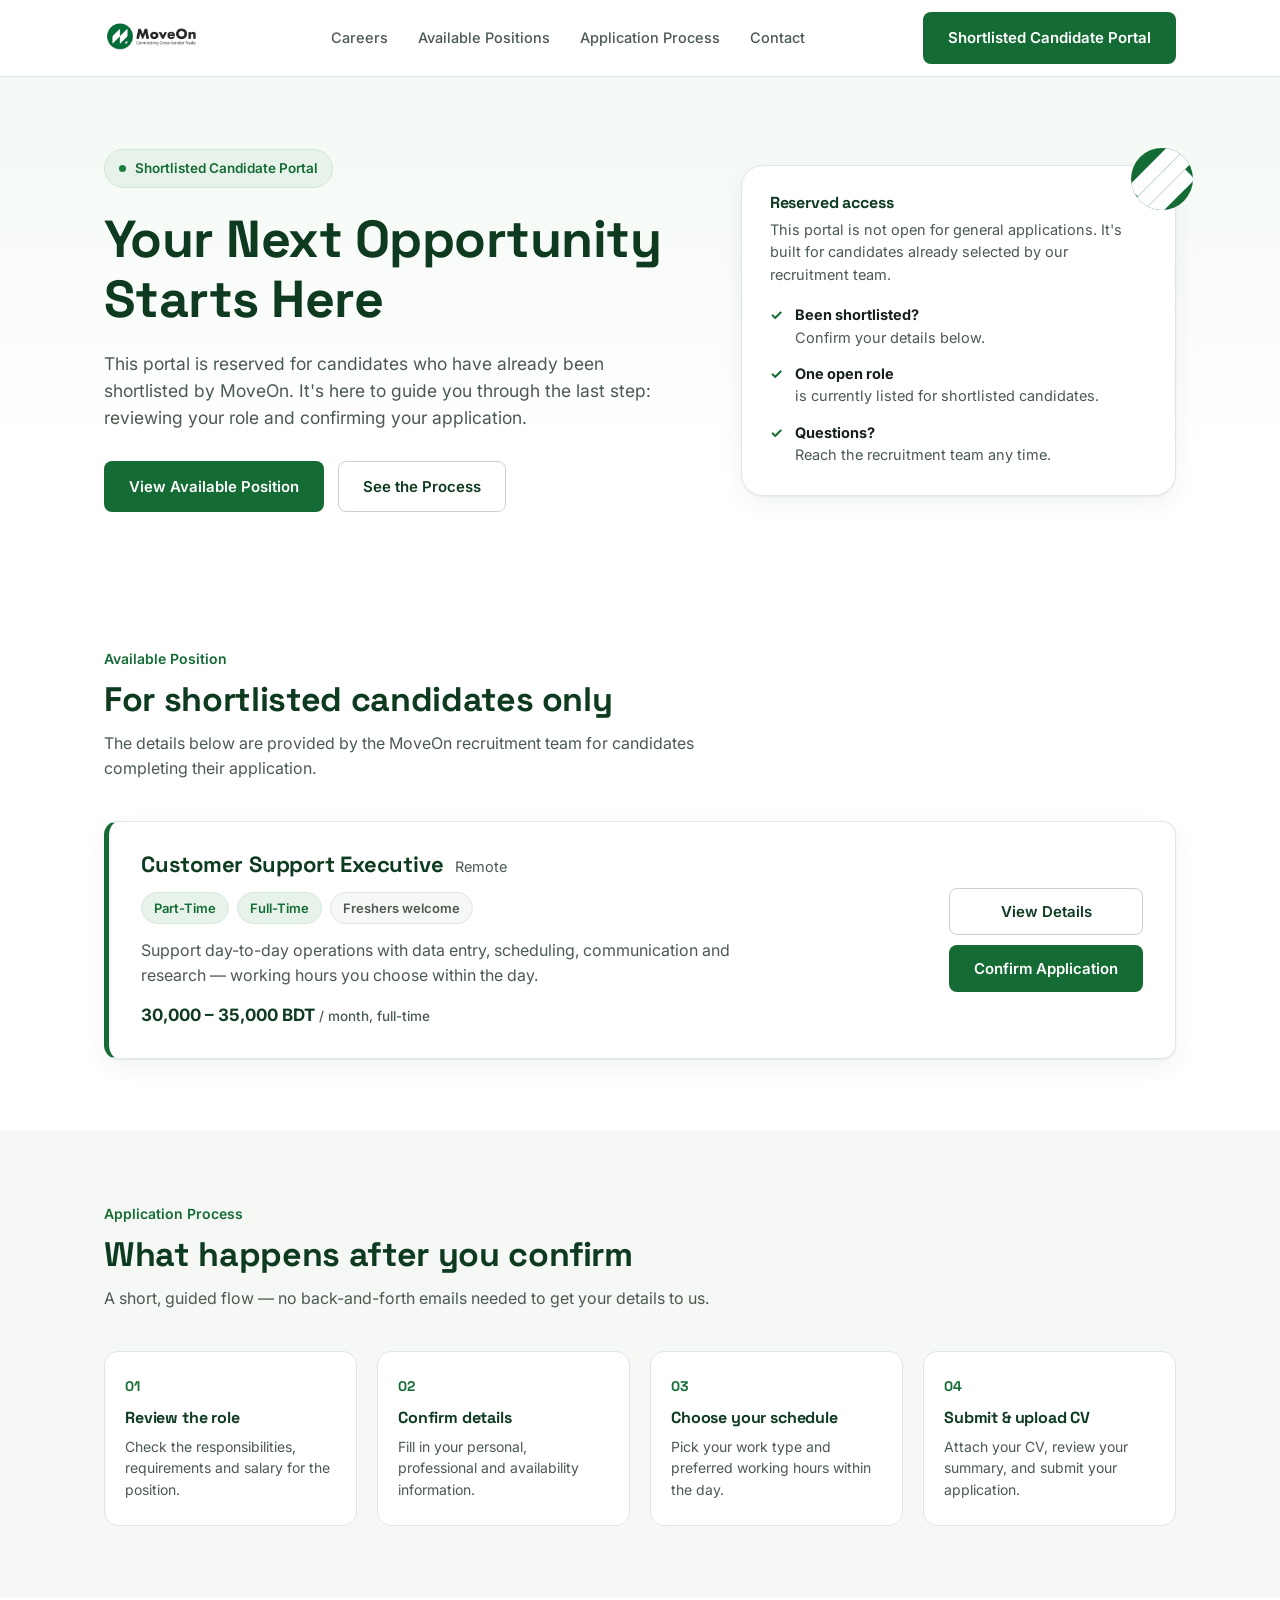
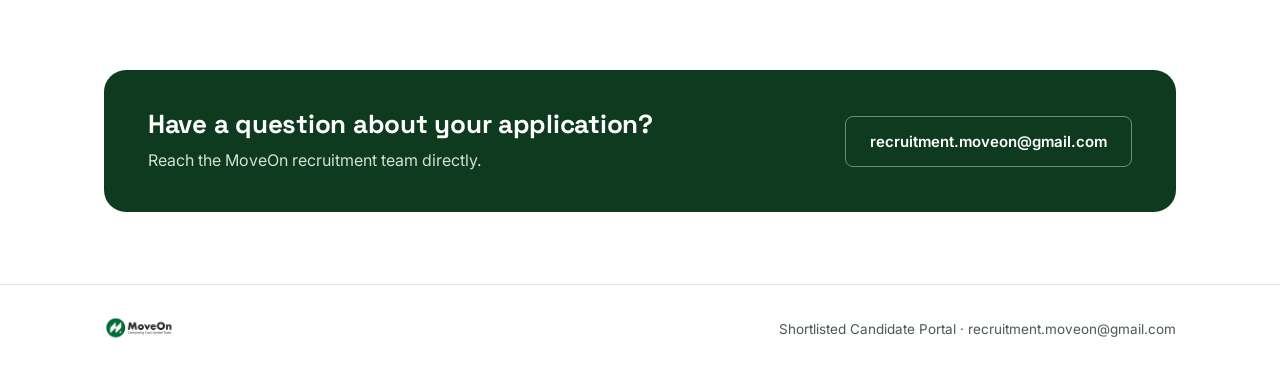
==== commit 9b9340f8: "Update index.html" ====
--- a/index.html
+++ b/index.html
@@ -89,7 +89,7 @@
       <div class="job-card">
         <div class="job-card-main">
           <div class="job-title-row">
-            <h3>Virtual Assistant</h3>
+            <h3>Customer Support Executive</h3>
             <span class="job-loc">Remote</span>
           </div>
           <div class="tag-row">
@@ -452,28 +452,6 @@
 
       <!-- STEP 6 -->
       <div class="form-card step-panel hidden" data-step="6">
-        <h2>Additional Information</h2>
-        <p class="step-desc">A few final questions to help us get to know you.</p>
-        <div class="field full" data-field="whyInterested">
-          <label>Why are you interested in this position?</label>
-          <textarea name="whyInterested" rows="3"></textarea>
-        </div>
-        <div class="field full" data-field="relevantExpNote">
-          <label>Tell us about your relevant experience</label>
-          <textarea name="relevantExpNote" rows="3"></textarea>
-        </div>
-        <div class="field full" data-field="suitability">
-          <label>What makes you suitable for this role?</label>
-          <textarea name="suitability" rows="3"></textarea>
-        </div>
-        <div class="field full" data-field="comments">
-          <label>Additional comments <span class="opt">(optional)</span></label>
-          <textarea name="comments" rows="2"></textarea>
-        </div>
-      </div>
-
-      <!-- STEP 7 -->
-      <div class="form-card step-panel hidden" data-step="7">
         <h2>Final Review</h2>
         <p class="step-desc">Please confirm your details before submitting.</p>
         <div class="review-card" id="reviewCard"></div>
--- a/style.css
+++ b/style.css
@@ -634,8 +634,13 @@
   .hamburger { display: flex; }
 
   .job-card { grid-template-columns: 1fr; }
-  .job-card-actions { min-width: 0; flex-direction: row; }
-  .job-card-actions .btn { flex: 1; }
+  .job-card-actions { min-width: 0; flex-direction: column; }
+  .job-card-actions .btn {
+    width: 100%;
+    white-space: normal;
+    text-align: center;
+    padding: 14px 16px;
+  }
 
   .field-grid, .employed-extra, .worktype-grid { grid-template-columns: 1fr; }
   .form-card { padding: 24px 18px; }
